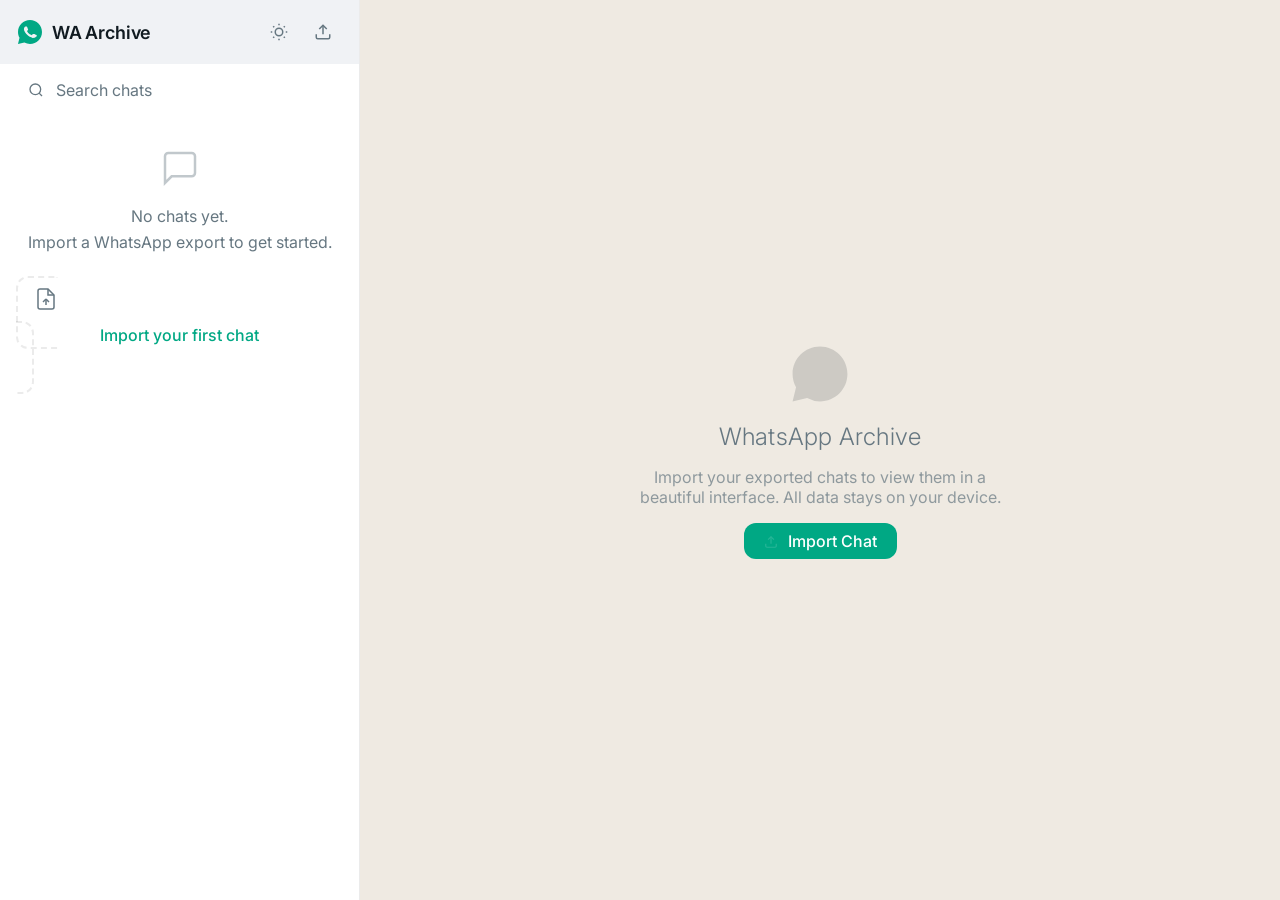
==== index.html @ 348804b8 "Create index.html" ====
<!DOCTYPE html>
<html lang="en" data-theme="dark">
<head>
<meta charset="UTF-8">
<meta name="viewport" content="width=device-width, initial-scale=1.0">
<title>WhatsApp Archive</title>
<link rel="preconnect" href="https://fonts.googleapis.com">
<link rel="preconnect" href="https://fonts.gstatic.com" crossorigin>
<link href="https://fonts.googleapis.com/css2?family=Inter:wght@300..600&display=swap" rel="stylesheet">
<style>
/* ─── Design Tokens ─── */
:root {
  --text-xs:   clamp(0.75rem,  0.7rem  + 0.25vw, 0.875rem);
  --text-sm:   clamp(0.875rem, 0.8rem  + 0.35vw, 1rem);
  --text-base: clamp(1rem,     0.95rem + 0.25vw, 1.125rem);
  --text-lg:   clamp(1.125rem, 1rem    + 0.75vw, 1.5rem);
  --text-xl:   clamp(1.5rem,   1.2rem  + 1.25vw, 2.25rem);
  --space-1: .25rem; --space-2: .5rem;  --space-3: .75rem;
  --space-4: 1rem;   --space-5: 1.25rem;--space-6: 1.5rem;
  --space-8: 2rem;   --space-10: 2.5rem;--space-12: 3rem;
  --radius-sm: .375rem; --radius-md: .5rem;
  --radius-lg: .75rem;  --radius-full: 9999px;
  --transition: 160ms cubic-bezier(0.16,1,0.3,1);
  --font-body: 'Inter', -apple-system, sans-serif;
  /* WhatsApp dark palette */
  --bg:        #0D1117;
  --sidebar-bg:#111B21;
  --header-bg: #202C33;
  --chat-bg:   #0B141A;
  --surface:   #1F2C34;
  --surface-2: #2A3942;
  --border:    rgba(134,150,160,0.15);
  --text:      #E9EDEF;
  --text-muted:#8696A0;
  --sent-bg:   #005C4B;
  --recv-bg:   #1F2C34;
  --green:     #00A884;
  --green-2:   #00CF9D;
  --shadow-md: 0 4px 12px rgba(0,0,0,0.35);
  --shadow-lg: 0 12px 32px rgba(0,0,0,0.5);
  --chat-pattern: url("data:image/svg+xml,%3Csvg xmlns='http://www.w3.org/2000/svg' width='400' height='400'%3E%3Crect width='400' height='400' fill='%230B141A'/%3E%3Cg opacity='.03' fill='%2300CF9D'%3E%3Cpath d='M20 20h8v8h-8zM60 20h8v8h-8zM100 20h8v8h-8zM140 20h8v8h-8zM180 20h8v8h-8zM220 20h8v8h-8zM260 20h8v8h-8zM300 20h8v8h-8zM340 20h8v8h-8zM380 20h8v8h-8zM0 60h8v8H0zM40 60h8v8h-8zM80 60h8v8h-8zM120 60h8v8h-8zM160 60h8v8h-8zM200 60h8v8h-8zM240 60h8v8h-8zM280 60h8v8h-8zM320 60h8v8h-8zM360 60h8v8h-8zM400 60h8v8h-8z'/%3E%3C/g%3E%3C/svg%3E");
}
[data-theme="light"] {
  --bg:        #F0F2F5;
  --sidebar-bg:#FFFFFF;
  --header-bg: #F0F2F5;
  --chat-bg:   #EFEAE2;
  --surface:   #FFFFFF;
  --surface-2: #F5F5F5;
  --border:    rgba(0,0,0,0.08);
  --text:      #111B21;
  --text-muted:#667781;
  --sent-bg:   #D9FDD3;
  --recv-bg:   #FFFFFF;
  --green:     #00A884;
  --green-2:   #128C7E;
  --shadow-md: 0 4px 12px rgba(0,0,0,0.08);
  --shadow-lg: 0 12px 32px rgba(0,0,0,0.12);
  --chat-pattern: url("data:image/svg+xml,%3Csvg xmlns='http://www.w3.org/2000/svg' width='400' height='400'%3E%3Crect width='400' height='400' fill='%23EFEAE2'/%3E%3Cg opacity='.06' fill='%23128C7E'%3E%3Cpath d='M20 20h8v8h-8zM60 20h8v8h-8zM100 20h8v8h-8zM140 20h8v8h-8zM180 20h8v8h-8zM220 20h8v8h-8zM260 20h8v8h-8zM300 20h8v8h-8zM340 20h8v8h-8zM380 20h8v8h-8zM0 60h8v8H0zM40 60h8v8h-8zM80 60h8v8h-8zM120 60h8v8h-8zM160 60h8v8h-8zM200 60h8v8h-8zM240 60h8v8h-8zM280 60h8v8h-8zM320 60h8v8h-8zM360 60h8v8h-8zM400 60h8v8h-8z'/%3E%3C/g%3E%3C/svg%3E");
}

/* ─── Reset & Base ─── */
*,*::before,*::after{box-sizing:border-box;margin:0;padding:0}
html{-webkit-font-smoothing:antialiased;text-rendering:optimizeLegibility}
body{font-family:var(--font-body);font-size:var(--text-base);color:var(--text);background:var(--bg);height:100dvh;overflow:hidden}
button{cursor:pointer;background:none;border:none;font:inherit;color:inherit}
input,textarea{font:inherit;color:inherit}
img{display:block;max-width:100%}
:focus-visible{outline:2px solid var(--green);outline-offset:2px;border-radius:var(--radius-sm)}
a,button,[role="button"]{transition:color var(--transition),background var(--transition),opacity var(--transition)}

/* ─── Layout ─── */
#app{display:grid;grid-template-columns:360px 1fr;height:100dvh;background:var(--bg)}
@media(max-width:768px){#app{grid-template-columns:1fr}.sidebar.hidden-mobile{display:none}.chat-area.hidden-mobile{display:none}}

/* ─── Sidebar ─── */
.sidebar{background:var(--sidebar-bg);display:flex;flex-direction:column;border-right:1px solid var(--border);overflow:hidden}
.sidebar-header{background:var(--header-bg);padding:var(--space-3) var(--space-4);display:flex;align-items:center;gap:var(--space-3);min-height:60px}
.logo-mark{display:flex;align-items:center;gap:var(--space-2);flex:1}
.logo-mark svg{color:var(--green);flex-shrink:0}
.logo-mark span{font-weight:600;font-size:var(--text-base);color:var(--text);letter-spacing:-.01em}
.header-actions{display:flex;gap:var(--space-1)}
.icon-btn{width:40px;height:40px;border-radius:var(--radius-full);display:flex;align-items:center;justify-content:center;color:var(--text-muted)}
.icon-btn:hover{background:var(--border);color:var(--text)}
.icon-btn:active{opacity:.7}
.search-bar{padding:var(--space-2) var(--space-4);background:var(--sidebar-bg)}
.search-wrap{position:relative}
.search-wrap input{width:100%;background:var(--surface);border:none;border-radius:var(--radius-lg);padding:var(--space-2) var(--space-4) var(--space-2) var(--space-10);font-size:var(--text-sm);color:var(--text);outline:none}
.search-wrap input::placeholder{color:var(--text-muted)}
.search-wrap input:focus{box-shadow:0 0 0 2px var(--green)}
.search-icon{position:absolute;left:var(--space-3);top:50%;transform:translateY(-50%);color:var(--text-muted);pointer-events:none}
.chat-list{flex:1;overflow-y:auto;overflow-x:hidden}
.chat-list::-webkit-scrollbar{width:4px}
.chat-list::-webkit-scrollbar-thumb{background:var(--border);border-radius:var(--radius-full)}
.chat-item{display:flex;align-items:center;gap:var(--space-3);padding:var(--space-3) var(--space-4);cursor:pointer;border-bottom:1px solid var(--border);transition:background var(--transition)}
.chat-item:hover{background:var(--surface)}
.chat-item.active{background:var(--surface-2)}
.chat-avatar{width:49px;height:49px;border-radius:var(--radius-full);background:var(--green);display:flex;align-items:center;justify-content:center;flex-shrink:0;font-weight:600;font-size:var(--text-base);color:#fff;overflow:hidden}
.chat-info{flex:1;min-width:0}
.chat-meta{display:flex;justify-content:space-between;align-items:center;margin-bottom:2px}
.chat-name{font-weight:500;font-size:var(--text-sm);color:var(--text);white-space:nowrap;overflow:hidden;text-overflow:ellipsis;max-width:180px}
.chat-time{font-size:var(--text-xs);color:var(--text-muted);flex-shrink:0}
.chat-preview{font-size:var(--text-xs);color:var(--text-muted);white-space:nowrap;overflow:hidden;text-overflow:ellipsis}
.chat-badge{background:var(--green);color:#fff;border-radius:var(--radius-full);font-size:.65rem;font-weight:600;min-width:20px;height:20px;display:flex;align-items:center;justify-content:center;padding:0 var(--space-1);flex-shrink:0}

/* Upload zone */
.upload-zone{margin:var(--space-4);border:2px dashed var(--border);border-radius:var(--radius-lg);padding:var(--space-6) var(--space-4);text-align:center;cursor:pointer;transition:border-color var(--transition),background var(--transition)}
.upload-zone:hover,.upload-zone.drag-over{border-color:var(--green);background:rgba(0,168,132,.06)}
.upload-zone svg{margin:0 auto var(--space-2);color:var(--text-muted)}
.upload-zone p{font-size:var(--text-sm);color:var(--text-muted);line-height:1.5}
.upload-zone span{color:var(--green);font-weight:500}
.upload-zone input[type=file]{display:none}

/* Empty sidebar */
.empty-chat-list{padding:var(--space-8) var(--space-4);text-align:center;color:var(--text-muted)}
.empty-chat-list svg{margin:0 auto var(--space-3);opacity:.4}
.empty-chat-list p{font-size:var(--text-sm);line-height:1.6}

/* ─── Chat Area ─── */
.chat-area{display:flex;flex-direction:column;overflow:hidden}
.chat-placeholder{flex:1;display:flex;flex-direction:column;align-items:center;justify-content:center;background:var(--chat-bg);gap:var(--space-4);padding:var(--space-8)}
.chat-placeholder svg{opacity:.15}
.chat-placeholder h2{font-size:var(--text-lg);font-weight:300;color:var(--text-muted);letter-spacing:.01em}
.chat-placeholder p{font-size:var(--text-sm);color:var(--text-muted);opacity:.7;text-align:center;max-width:40ch}

/* Chat Header */
.chat-header{background:var(--header-bg);padding:var(--space-3) var(--space-4);display:flex;align-items:center;gap:var(--space-3);min-height:60px;border-bottom:1px solid var(--border);flex-shrink:0}
.back-btn{display:none;color:var(--text-muted)}
@media(max-width:768px){.back-btn{display:flex}}
.header-avatar{width:40px;height:40px;border-radius:var(--radius-full);background:var(--green);display:flex;align-items:center;justify-content:center;font-weight:600;font-size:var(--text-sm);color:#fff;flex-shrink:0}
.header-info{flex:1}
.header-name{font-weight:500;font-size:var(--text-sm);color:var(--text)}
.header-sub{font-size:var(--text-xs);color:var(--text-muted)}
.header-actions-right{display:flex;gap:var(--space-1)}

/* Messages */
.messages-area{flex:1;overflow-y:auto;overflow-x:hidden;background:var(--chat-bg);background-image:var(--chat-pattern);padding:var(--space-4) var(--space-4) var(--space-2)}
.messages-area::-webkit-scrollbar{width:5px}
.messages-area::-webkit-scrollbar-thumb{background:rgba(134,150,160,.2);border-radius:var(--radius-full)}

/* Date separator */
.date-sep{display:flex;align-items:center;justify-content:center;margin:var(--space-4) 0;pointer-events:none}
.date-sep span{background:var(--header-bg);color:var(--text-muted);font-size:.7rem;font-weight:500;padding:var(--space-1) var(--space-3);border-radius:var(--radius-full);box-shadow:var(--shadow-md)}

/* System message */
.msg-system{display:flex;justify-content:center;margin:var(--space-2) 0}
.msg-system span{background:rgba(0,168,132,.12);color:var(--text-muted);font-size:.7rem;padding:var(--space-1) var(--space-3);border-radius:var(--radius-full);text-align:center;max-width:80%}

/* Message bubble row */
.msg-row{display:flex;margin-bottom:2px;align-items:flex-end;gap:var(--space-1)}
.msg-row.sent{justify-content:flex-end}
.msg-row.recv{justify-content:flex-start}
.msg-row.first-in-group{margin-top:var(--space-3)}

/* Bubble */
.bubble{max-width:65%;padding:var(--space-2) var(--space-3);border-radius:var(--radius-lg);position:relative;word-break:break-word;line-height:1.5;box-shadow:var(--shadow-md)}
.msg-row.sent  .bubble{background:var(--sent-bg);border-bottom-right-radius:4px}
.msg-row.recv  .bubble{background:var(--recv-bg);border-bottom-left-radius:4px}
.msg-row.sent.first-in-group  .bubble{border-top-right-radius:var(--radius-lg)}
.msg-row.recv.first-in-group  .bubble{border-top-left-radius:var(--radius-lg)}

/* Sender name inside bubble (group chats) */
.bubble .sender-name{font-size:.72rem;font-weight:600;color:var(--green-2);margin-bottom:2px;display:block}

/* Bubble text */
.bubble .msg-text{font-size:.9rem;color:var(--text);white-space:pre-wrap}
[data-theme="light"] .msg-row.sent .bubble .msg-text{color:#111B21}

/* Media omitted */
.media-badge{display:flex;align-items:center;gap:var(--space-2);background:rgba(134,150,160,.12);border-radius:var(--radius-md);padding:var(--space-2) var(--space-3);font-size:.8rem;color:var(--text-muted);font-style:italic}

/* Timestamp */
.bubble .msg-time{display:flex;align-items:center;justify-content:flex-end;gap:var(--space-1);margin-top:2px}
.bubble .msg-time span{font-size:.65rem;color:var(--text-muted)}
[data-theme="light"] .msg-row.sent .bubble .msg-time span{color:rgba(17,27,33,.45)}

/* Search results highlight */
.bubble.highlight{animation:blink .6s ease 2}
@keyframes blink{0%,100%{opacity:1}50%{opacity:.5}}
mark{background:rgba(255,214,0,.35);border-radius:2px;padding:0 1px}

/* Chat search bar */
.chat-search-bar{background:var(--header-bg);padding:var(--space-2) var(--space-4);border-bottom:1px solid var(--border);display:none;align-items:center;gap:var(--space-3)}
.chat-search-bar.visible{display:flex}
.chat-search-bar input{flex:1;background:var(--surface);border:none;border-radius:var(--radius-lg);padding:var(--space-2) var(--space-3);font-size:var(--text-sm);outline:none}
.chat-search-bar input:focus{box-shadow:0 0 0 2px var(--green)}
.search-nav{display:flex;gap:var(--space-1);align-items:center;color:var(--text-muted);font-size:var(--text-xs)}

/* Status bar */
.chat-footer-info{background:var(--header-bg);padding:var(--space-2) var(--space-4);font-size:var(--text-xs);color:var(--text-muted);display:flex;align-items:center;justify-content:space-between;border-top:1px solid var(--border);flex-shrink:0}
.chat-footer-info span{display:flex;align-items:center;gap:var(--space-1)}

/* ─── Modal ─── */
.modal-overlay{position:fixed;inset:0;background:rgba(0,0,0,.7);display:flex;align-items:center;justify-content:center;z-index:100;backdrop-filter:blur(4px);opacity:0;pointer-events:none;transition:opacity var(--transition)}
.modal-overlay.open{opacity:1;pointer-events:all}
.modal{background:var(--sidebar-bg);border-radius:var(--radius-lg);padding:var(--space-8);width:min(460px,92vw);box-shadow:var(--shadow-lg);transform:translateY(20px);transition:transform var(--transition)}
.modal-overlay.open .modal{transform:translateY(0)}
.modal h2{font-size:var(--text-lg);font-weight:600;margin-bottom:var(--space-2);color:var(--text)}
.modal p{font-size:var(--text-sm);color:var(--text-muted);margin-bottom:var(--space-6);line-height:1.6}
.modal label{display:block;font-size:var(--text-xs);font-weight:500;color:var(--text-muted);margin-bottom:var(--space-2);text-transform:uppercase;letter-spacing:.06em}
.modal select,.modal input[type=text]{width:100%;background:var(--surface);border:1px solid var(--border);border-radius:var(--radius-md);padding:var(--space-3) var(--space-3);font-size:var(--text-sm);color:var(--text);outline:none;margin-bottom:var(--space-5)}
.modal select:focus,.modal input[type=text]:focus{border-color:var(--green)}
.modal-actions{display:flex;gap:var(--space-3);justify-content:flex-end}
.btn{padding:var(--space-2) var(--space-5);border-radius:var(--radius-lg);font-size:var(--text-sm);font-weight:500;transition:background var(--transition),opacity var(--transition)}
.btn-ghost{color:var(--text-muted)}
.btn-ghost:hover{background:var(--border)}
.btn-primary{background:var(--green);color:#fff}
.btn-primary:hover{background:var(--green-2)}
.btn-primary:disabled{opacity:.4;pointer-events:none}
.btn-danger{background:#EF4444;color:#fff}
.btn-danger:hover{background:#DC2626}

/* ─── Toast ─── */
.toast-container{position:fixed;bottom:var(--space-6);left:50%;transform:translateX(-50%);z-index:200;display:flex;flex-direction:column;gap:var(--space-2);pointer-events:none}
.toast{background:var(--surface);color:var(--text);font-size:var(--text-sm);padding:var(--space-3) var(--space-5);border-radius:var(--radius-full);box-shadow:var(--shadow-lg);border-left:3px solid var(--green);animation:toastIn .3s ease;max-width:320px;text-align:center}
.toast.error{border-left-color:#EF4444}
@keyframes toastIn{from{opacity:0;transform:translateY(8px)}to{opacity:1;transform:translateY(0)}}

/* ─── Scrollbar ─── */
::-webkit-scrollbar{width:4px}
::-webkit-scrollbar-track{background:transparent}
::-webkit-scrollbar-thumb{background:rgba(134,150,160,.2);border-radius:4px}

/* ─── Loading ─── */
.loading-overlay{position:fixed;inset:0;background:var(--bg);display:flex;align-items:center;justify-content:center;z-index:999;flex-direction:column;gap:var(--space-4)}
.loading-overlay.hidden{display:none}
.spinner{width:36px;height:36px;border:3px solid var(--border);border-top-color:var(--green);border-radius:50%;animation:spin .7s linear infinite}
@keyframes spin{to{transform:rotate(360deg)}}

/* Chip */
.chip{display:inline-flex;align-items:center;gap:var(--space-1);background:rgba(0,168,132,.12);color:var(--green);border-radius:var(--radius-full);font-size:.7rem;font-weight:600;padding:2px var(--space-2)}

/* Context menu */
.ctx-menu{position:fixed;background:var(--surface);border-radius:var(--radius-md);box-shadow:var(--shadow-lg);z-index:50;min-width:160px;overflow:hidden;opacity:0;pointer-events:none;transition:opacity .12s}
.ctx-menu.open{opacity:1;pointer-events:all}
.ctx-menu button{display:flex;align-items:center;gap:var(--space-2);width:100%;padding:var(--space-3) var(--space-4);font-size:var(--text-sm);color:var(--text);text-align:left}
.ctx-menu button:hover{background:var(--border)}
.ctx-menu button.danger{color:#EF4444}
</style>
</head>
<body>

<!-- Loading -->
<div class="loading-overlay hidden" id="loading">
  <div class="spinner"></div>
  <p style="color:var(--text-muted);font-size:var(--text-sm)">Parsing chat…</p>
</div>

<!-- App -->
<div id="app">
  <!-- Sidebar -->
  <aside class="sidebar" id="sidebar">
    <div class="sidebar-header">
      <div class="logo-mark">
        <svg width="28" height="28" viewBox="0 0 28 28" fill="currentColor">
          <path d="M14 2C7.373 2 2 7.373 2 14c0 2.115.553 4.1 1.52 5.83L2 26l6.374-1.493A11.93 11.93 0 0014 26c6.627 0 12-5.373 12-12S20.627 2 14 2zm6.073 16.41c-.254.714-1.485 1.367-2.038 1.452-.524.08-1.185.113-1.912-.122a17.56 17.56 0 01-1.733-.641c-3.05-1.316-5.041-4.377-5.194-4.58-.153-.204-1.25-1.659-1.25-3.167 0-1.507.79-2.248 1.07-2.554.28-.305.611-.382.814-.382.204 0 .407.002.585.01.188.01.44-.07.688.526.254.612.864 2.12.94 2.273.076.153.127.332.026.535-.102.204-.153.331-.306.51-.154.178-.323.398-.46.535-.153.153-.312.319-.134.625.178.306.79 1.302 1.695 2.108 1.165 1.04 2.148 1.36 2.454 1.514.306.153.484.127.663-.077.178-.204.764-.892 1.97-.892.34 0 .688.048.95.153.408.153 1.297.612 1.49.765.193.153.32.23.37.357.05.127.05.713-.205 1.426z"/>
        </svg>
        <span>WA Archive</span>
      </div>
      <div class="header-actions">
        <button class="icon-btn" id="themeToggleBtn" title="Toggle theme" data-theme-toggle>
          <svg width="18" height="18" viewBox="0 0 24 24" fill="none" stroke="currentColor" stroke-width="2"><path d="M21 12.79A9 9 0 1 1 11.21 3 7 7 0 0 0 21 12.79z"/></svg>
        </button>
        <button class="icon-btn" id="uploadBtn" title="Import chat">
          <svg width="18" height="18" viewBox="0 0 24 24" fill="none" stroke="currentColor" stroke-width="2"><path d="M21 15v4a2 2 0 0 1-2 2H5a2 2 0 0 1-2-2v-4"/><polyline points="17 8 12 3 7 8"/><line x1="12" y1="3" x2="12" y2="15"/></svg>
        </button>
      </div>
    </div>

    <div class="search-bar">
      <div class="search-wrap">
        <svg class="search-icon" width="16" height="16" viewBox="0 0 24 24" fill="none" stroke="currentColor" stroke-width="2"><circle cx="11" cy="11" r="8"/><line x1="21" y1="21" x2="16.65" y2="16.65"/></svg>
        <input type="text" placeholder="Search chats" id="sidebarSearch">
      </div>
    </div>

    <div class="chat-list" id="chatList">
      <!-- populated by JS -->
    </div>
  </aside>

  <!-- Chat Area -->
  <main class="chat-area" id="chatArea">
    <div class="chat-placeholder" id="chatPlaceholder">
      <svg width="64" height="64" viewBox="0 0 28 28" fill="var(--text)">
        <path d="M14 2C7.373 2 2 7.373 2 14c0 2.115.553 4.1 1.52 5.83L2 26l6.374-1.493A11.93 11.93 0 0014 26c6.627 0 12-5.373 12-12S20.627 2 14 2z"/>
      </svg>
      <h2>WhatsApp Archive</h2>
      <p>Import your exported chats to view them in a beautiful interface. All data stays on your device.</p>
      <button class="btn btn-primary" id="emptyUploadBtn">
        <svg width="14" height="14" viewBox="0 0 24 24" fill="none" stroke="currentColor" stroke-width="2" style="display:inline;vertical-align:middle;margin-right:6px"><path d="M21 15v4a2 2 0 0 1-2 2H5a2 2 0 0 1-2-2v-4"/><polyline points="17 8 12 3 7 8"/><line x1="12" y1="3" x2="12" y2="15"/></svg>
        Import Chat
      </button>
    </div>

    <div id="chatView" style="display:none;flex-direction:column;height:100%">
      <!-- Chat header -->
      <div class="chat-header">
        <button class="icon-btn back-btn" id="backBtn">
          <svg width="18" height="18" viewBox="0 0 24 24" fill="none" stroke="currentColor" stroke-width="2"><polyline points="15 18 9 12 15 6"/></svg>
        </button>
        <div class="header-avatar" id="headerAvatar"></div>
        <div class="header-info">
          <div class="header-name" id="headerName"></div>
          <div class="header-sub" id="headerSub"></div>
        </div>
        <div class="header-actions-right">
          <button class="icon-btn" id="chatSearchBtn" title="Search in chat">
            <svg width="18" height="18" viewBox="0 0 24 24" fill="none" stroke="currentColor" stroke-width="2"><circle cx="11" cy="11" r="8"/><line x1="21" y1="21" x2="16.65" y2="16.65"/></svg>
          </button>
          <button class="icon-btn" id="chatMenuBtn" title="More options">
            <svg width="18" height="18" viewBox="0 0 24 24" fill="none" stroke="currentColor" stroke-width="2"><circle cx="12" cy="5" r="1"/><circle cx="12" cy="12" r="1"/><circle cx="12" cy="19" r="1"/></svg>
          </button>
        </div>
      </div>

      <!-- In-chat search -->
      <div class="chat-search-bar" id="chatSearchBar">
        <svg width="16" height="16" viewBox="0 0 24 24" fill="none" stroke="currentColor" stroke-width="2" style="color:var(--text-muted);flex-shrink:0"><circle cx="11" cy="11" r="8"/><line x1="21" y1="21" x2="16.65" y2="16.65"/></svg>
        <input type="text" placeholder="Search messages…" id="chatSearchInput">
        <div class="search-nav">
          <span id="searchCount" style="min-width:60px;text-align:center"></span>
          <button class="icon-btn" id="searchPrev" title="Previous">
            <svg width="16" height="16" viewBox="0 0 24 24" fill="none" stroke="currentColor" stroke-width="2"><polyline points="15 18 9 12 15 6"/></svg>
          </button>
          <button class="icon-btn" id="searchNext" title="Next">
            <svg width="16" height="16" viewBox="0 0 24 24" fill="none" stroke="currentColor" stroke-width="2"><polyline points="9 18 15 12 9 6"/></svg>
          </button>
          <button class="icon-btn" id="chatSearchClose" title="Close">
            <svg width="16" height="16" viewBox="0 0 24 24" fill="none" stroke="currentColor" stroke-width="2"><line x1="18" y1="6" x2="6" y2="18"/><line x1="6" y1="6" x2="18" y2="18"/></svg>
          </button>
        </div>
      </div>

      <!-- Messages -->
      <div class="messages-area" id="messagesArea"></div>

      <!-- Footer info bar -->
      <div class="chat-footer-info">
        <span>
          <svg width="12" height="12" viewBox="0 0 24 24" fill="none" stroke="currentColor" stroke-width="2"><rect x="3" y="11" width="18" height="11" rx="2"/><path d="M7 11V7a5 5 0 0 1 10 0v4"/></svg>
          Archive — read only
        </span>
        <span id="footerStats"></span>
      </div>
    </div>
  </main>
</div>

<!-- Context menu -->
<div class="ctx-menu" id="ctxMenu">
  <button id="ctxDelete" class="danger">
    <svg width="14" height="14" viewBox="0 0 24 24" fill="none" stroke="currentColor" stroke-width="2"><polyline points="3 6 5 6 21 6"/><path d="M19 6l-1 14a2 2 0 0 1-2 2H8a2 2 0 0 1-2-2L5 6"/><path d="M10 11v6M14 11v6"/><path d="M9 6V4a1 1 0 0 1 1-1h4a1 1 0 0 1 1 1v2"/></svg>
    Delete chat
  </button>
  <button id="ctxRename">
    <svg width="14" height="14" viewBox="0 0 24 24" fill="none" stroke="currentColor" stroke-width="2"><path d="M11 4H4a2 2 0 0 0-2 2v14a2 2 0 0 0 2 2h14a2 2 0 0 0 2-2v-7"/><path d="M18.5 2.5a2.121 2.121 0 0 1 3 3L12 15l-4 1 1-4z"/></svg>
    Rename
  </button>
</div>

<!-- Import modal -->
<div class="modal-overlay" id="importModal">
  <div class="modal">
    <h2>Import WhatsApp Chat</h2>
    <p>Select the exported .txt file and choose which participant is you. Messages will appear on the right side.</p>
    <label>Chat Name (optional)</label>
    <input type="text" id="importChatName" placeholder="e.g. Arushi, Family Group…">
    <label>Your Name in this chat</label>
    <select id="senderSelect">
      <option value="">— will auto-detect after file selection —</option>
    </select>
    <div class="upload-zone" id="dropZone">
      <input type="file" id="fileInput" accept=".txt">
      <svg width="32" height="32" viewBox="0 0 24 24" fill="none" stroke="currentColor" stroke-width="1.5"><path d="M14 2H6a2 2 0 0 0-2 2v16a2 2 0 0 0 2 2h12a2 2 0 0 0 2-2V8z"/><polyline points="14 2 14 8 20 8"/><line x1="12" y1="18" x2="12" y2="12"/><line x1="9" y1="15" x2="12" y2="12"/><line x1="15" y1="15" x2="12" y2="12"/></svg>
      <p><span>Click to browse</span> or drag & drop<br><small style="font-size:.7rem">WhatsApp export .txt file</small></p>
    </div>
    <div id="filePreview" style="display:none;background:var(--surface);border-radius:var(--radius-md);padding:var(--space-3);margin-bottom:var(--space-5);font-size:var(--text-sm)">
      <strong id="previewName" style="color:var(--text)"></strong>
      <span id="previewMeta" style="color:var(--text-muted)"></span>
    </div>
    <div class="modal-actions">
      <button class="btn btn-ghost" id="importCancel">Cancel</button>
      <button class="btn btn-primary" id="importConfirm" disabled>Import</button>
    </div>
  </div>
</div>

<!-- Rename modal -->
<div class="modal-overlay" id="renameModal">
  <div class="modal" style="padding:var(--space-6)">
    <h2 style="margin-bottom:var(--space-4)">Rename Chat</h2>
    <label>New name</label>
    <input type="text" id="renameInput" placeholder="Chat name">
    <div class="modal-actions">
      <button class="btn btn-ghost" id="renameCancel">Cancel</button>
      <button class="btn btn-primary" id="renameConfirm">Save</button>
    </div>
  </div>
</div>

<!-- Toast container -->
<div class="toast-container" id="toastContainer"></div>

<script>
// ══════════════════════════════════════════════
//  IndexedDB — persist chats locally in browser
// ══════════════════════════════════════════════
const DB_NAME = 'wa_archive_v1';
const DB_VER  = 1;
let idb;

function openDB() {
  return new Promise((res, rej) => {
    const req = indexedDB.open(DB_NAME, DB_VER);
    req.onupgradeneeded = e => {
      const db = e.target.result;
      const cs = db.createObjectStore('chats',    { keyPath:'id', autoIncrement:true });
      cs.createIndex('createdAt','createdAt');
      const ms = db.createObjectStore('messages', { keyPath:'id', autoIncrement:true });
      ms.createIndex('chatId','chatId');
    };
    req.onsuccess = e => { idb = e.target.result; res(idb); };
    req.onerror   = e => rej(e.target.error);
  });
}

function tx(store, mode='readonly') {
  return idb.transaction(store, mode).objectStore(store);
}

function dbGetAll(store, indexName, key) {
  return new Promise((res, rej) => {
    const s = tx(store);
    const req = indexName ? s.index(indexName).getAll(key) : s.getAll();
    req.onsuccess = e => res(e.target.result);
    req.onerror   = e => rej(e.target.error);
  });
}

function dbAdd(store, data) {
  return new Promise((res, rej) => {
    const req = tx(store,'readwrite').add(data);
    req.onsuccess = e => res(e.target.result);
    req.onerror   = e => rej(e.target.error);
  });
}

function dbPut(store, data) {
  return new Promise((res, rej) => {
    const req = tx(store,'readwrite').put(data);
    req.onsuccess = e => res(e.target.result);
    req.onerror   = e => rej(e.target.error);
  });
}

function dbDelete(store, id) {
  return new Promise((res, rej) => {
    const req = tx(store,'readwrite').delete(id);
    req.onsuccess = () => res();
    req.onerror   = e => rej(e.target.error);
  });
}

function dbDeleteByIndex(store, indexName, key) {
  return new Promise((res, rej) => {
    const s = tx(store,'readwrite');
    const idx = s.index(indexName);
    const req = idx.openCursor(IDBKeyRange.only(key));
    req.onsuccess = e => {
      const cursor = e.target.result;
      if (cursor) { cursor.delete(); cursor.continue(); }
      else res();
    };
    req.onerror = e => rej(e.target.error);
  });
}

// ══════════════════════════════════════════════
//  WhatsApp .txt Parser
// ══════════════════════════════════════════════
const MSG_RE = /^(\d{1,2}\/\d{1,2}\/\d{4}),\s(\d{1,2}:\d{2}\s[ap]m)\s-\s([\s\S]+?)(?::\s([\s\S]*))?$/i;

function parseDateTime(date, time) {
  // date: DD/MM/YYYY, time: H:MM am/pm
  const [d,m,y] = date.split('/');
  let [hm, ampm] = time.split(' ');
  let [h, min] = hm.split(':').map(Number);
  if (ampm.toLowerCase() === 'pm' && h !== 12) h += 12;
  if (ampm.toLowerCase() === 'am' && h === 12) h = 0;
  return new Date(+y, +m-1, +d, h, min).getTime();
}

function parseChat(text) {
  const lines = text.split(/\r?\n/);
  const msgs = [];
  let cur = null;

  for (const raw of lines) {
    const line = raw.trim();
    if (!line) continue;
    const m = line.match(MSG_RE);
    if (m) {
      if (cur) msgs.push(cur);
      const [, date, time, senderOrSystem, content] = m;
      const isSystem = content === undefined;
      cur = {
        timestamp: parseDateTime(date, time),
        dateStr: date,
        timeStr: time,
        sender: isSystem ? null : senderOrSystem.trim(),
        content: isSystem ? senderOrSystem.trim() : content.trim(),
        isSystem,
        isMedia: !isSystem && content && content.trim() === '<Media omitted>'
      };
    } else if (cur) {
      cur.content += '\n' + line;
    }
  }
  if (cur) msgs.push(cur);
  return msgs;
}

function extractParticipants(msgs) {
  const counts = {};
  msgs.forEach(m => {
    if (!m.isSystem && m.sender) {
      counts[m.sender] = (counts[m.sender] || 0) + 1;
    }
  });
  return Object.entries(counts).sort((a,b)=>b[1]-a[1]).map(e=>e[0]);
}

// ══════════════════════════════════════════════
//  UI State
// ══════════════════════════════════════════════
let allChats       = [];
let currentChatId  = null;
let currentMsgs    = [];
let myName         = '';
let searchResults  = [];
let searchIdx      = 0;
let pendingFile    = null;
let pendingParsed  = null;
let ctxTargetId    = null;

// ══════════════════════════════════════════════
//  Helpers
// ══════════════════════════════════════════════
function toast(msg, type='') {
  const el = document.createElement('div');
  el.className = 'toast' + (type ? ' '+type : '');
  el.textContent = msg;
  const c = document.getElementById('toastContainer');
  c.appendChild(el);
  setTimeout(() => el.remove(), 3200);
}

function avatarInitials(name) {
  if (!name) return '?';
  const parts = name.trim().split(' ');
  return parts.length > 1
    ? (parts[0][0] + parts[parts.length-1][0]).toUpperCase()
    : name[0].toUpperCase();
}

const AVATAR_COLORS = ['#00A884','#128C7E','#075E54','#25D366','#0078D4','#6264A4','#A0522D','#CD5C5C','#4682B4'];
function avatarColor(name) {
  let h = 0; for (const c of (name||'')) h = (h*31 + c.charCodeAt(0)) & 0xFFFFFFFF;
  return AVATAR_COLORS[Math.abs(h) % AVATAR_COLORS.length];
}

function fmtDate(ts) {
  const d = new Date(ts);
  const today = new Date(); const yesterday = new Date(today); yesterday.setDate(today.getDate()-1);
  if (d.toDateString() === today.toDateString())     return 'Today';
  if (d.toDateString() === yesterday.toDateString()) return 'Yesterday';
  return d.toLocaleDateString('en-IN',{day:'2-digit',month:'short',year:'numeric'});
}

function fmtTime(ts) {
  return new Date(ts).toLocaleTimeString('en-IN',{hour:'2-digit',minute:'2-digit',hour12:true});
}

function fmtTimeShort(ts) {
  const d = new Date(ts);
  const today = new Date();
  if (d.toDateString() === today.toDateString())
    return d.toLocaleTimeString('en-IN',{hour:'2-digit',minute:'2-digit',hour12:true});
  return d.toLocaleDateString('en-IN',{day:'2-digit',month:'short'});
}

function escHtml(s) {
  return s.replace(/&/g,'&amp;').replace(/</g,'&lt;').replace(/>/g,'&gt;').replace(/"/g,'&quot;');
}

// ══════════════════════════════════════════════
//  Render sidebar chat list
// ══════════════════════════════════════════════
function renderChatList(filter='') {
  const list = document.getElementById('chatList');
  const fl = filter.toLowerCase();
  const filtered = allChats.filter(c => c.name.toLowerCase().includes(fl));

  if (!allChats.length) {
    list.innerHTML = `
      <div class="empty-chat-list">
        <svg width="40" height="40" viewBox="0 0 24 24" fill="none" stroke="currentColor" stroke-width="1.5"><path d="M21 15a2 2 0 0 1-2 2H7l-4 4V5a2 2 0 0 1 2-2h14a2 2 0 0 1 2 2z"/></svg>
        <p>No chats yet.<br>Import a WhatsApp export to get started.</p>
      </div>
      <div style="padding:0 var(--space-4) var(--space-4)">
        <label class="upload-zone" id="sidebarDropZone" for="sidebarFileInput" style="margin:0">
          <input type="file" id="sidebarFileInput" accept=".txt" style="display:none">
          <svg width="24" height="24" viewBox="0 0 24 24" fill="none" stroke="currentColor" stroke-width="1.5"><path d="M14 2H6a2 2 0 0 0-2 2v16a2 2 0 0 0 2 2h12a2 2 0 0 0 2-2V8z"/><polyline points="14 2 14 8 20 8"/><line x1="12" y1="18" x2="12" y2="12"/><line x1="9" y1="15" x2="12" y2="12"/><line x1="15" y1="15" x2="12" y2="12"/></svg>
          <p><span>Import your first chat</span></p>
        </label>
      </div>`;
    const sf = document.getElementById('sidebarFileInput');
    if (sf) sf.addEventListener('change', e => { if (e.target.files[0]) openImportModal(e.target.files[0]); });
    return;
  }

  if (!filtered.length) {
    list.innerHTML = `<div class="empty-chat-list"><p>No chats match "<em>${escHtml(filter)}</em>"</p></div>`;
    return;
  }

  list.innerHTML = filtered.map(c => {
    const active = c.id === currentChatId ? ' active' : '';
    const init   = avatarInitials(c.name);
    const color  = avatarColor(c.name);
    const prev   = escHtml((c.lastMessage || '').substring(0,60));
    return `<div class="chat-item${active}" data-id="${c.id}" data-name="${escHtml(c.name)}">
      <div class="chat-avatar" style="background:${color}">${init}</div>
      <div class="chat-info">
        <div class="chat-meta">
          <span class="chat-name">${escHtml(c.name)}</span>
          <span class="chat-time">${fmtTimeShort(c.lastDate||c.createdAt)}</span>
        </div>
        <div class="chat-preview">${prev}</div>
      </div>
      <div class="chat-badge">${c.messageCount||''}</div>
    </div>`;
  }).join('');

  list.querySelectorAll('.chat-item').forEach(el => {
    el.addEventListener('click', () => loadChat(+el.dataset.id));
    el.addEventListener('contextmenu', e => {
      e.preventDefault();
      ctxTargetId = +el.dataset.id;
      showCtxMenu(e.clientX, e.clientY);
    });
  });
}

// ══════════════════════════════════════════════
//  Load & render chat messages
// ══════════════════════════════════════════════
async function loadChat(chatId) {
  currentChatId = chatId;
  const chat = allChats.find(c => c.id === chatId);
  if (!chat) return;
  myName = chat.myName || '';

  const msgs = await dbGetAll('messages','chatId', chatId);
  msgs.sort((a,b) => a.timestamp - b.timestamp);
  currentMsgs = msgs;

  // Update header
  const color = avatarColor(chat.name);
  document.getElementById('headerAvatar').style.background = color;
  document.getElementById('headerAvatar').textContent = avatarInitials(chat.name);
  document.getElementById('headerName').textContent = chat.name;
  document.getElementById('headerSub').textContent =
    `${chat.participants?.join(', ')||''} · ${msgs.length.toLocaleString()} messages`;
  document.getElementById('footerStats').textContent =
    `${msgs.length.toLocaleString()} msgs · ${chat.participants?.length||0} participants`;

  renderMessages(msgs);
  document.getElementById('chatPlaceholder').style.display = 'none';
  document.getElementById('chatView').style.display = 'flex';
  document.getElementById('chatView').style.height = '100%';

  // Highlight active in sidebar
  renderChatList(document.getElementById('sidebarSearch').value);

  // Mobile: hide sidebar
  if (window.innerWidth <= 768) {
    document.getElementById('sidebar').classList.add('hidden-mobile');
  }

  // Scroll to bottom
  setTimeout(() => {
    const area = document.getElementById('messagesArea');
    area.scrollTop = area.scrollHeight;
  }, 50);
}

// ══════════════════════════════════════════════
//  Render messages
// ══════════════════════════════════════════════
function renderMessages(msgs, highlightQuery='') {
  const area = document.getElementById('messagesArea');
  let html = '';
  let lastDate = '';
  let lastSender = '';
  const q = highlightQuery.toLowerCase();

  msgs.forEach((msg, i) => {
    const dateLabel = fmtDate(msg.timestamp);
    if (dateLabel !== lastDate) {
      html += `<div class="date-sep"><span>${escHtml(dateLabel)}</span></div>`;
      lastDate = dateLabel;
      lastSender = '';
    }

    if (msg.isSystem) {
      html += `<div class="msg-system"><span>${escHtml(msg.content)}</span></div>`;
      lastSender = '';
      return;
    }

    const isSent  = msg.sender === myName;
    const side    = isSent ? 'sent' : 'recv';
    const isFirst = msg.sender !== lastSender;
    lastSender = msg.sender;

    let contentHtml = '';
    if (msg.isMedia) {
      contentHtml = `<div class="media-badge">
        <svg width="16" height="16" viewBox="0 0 24 24" fill="none" stroke="currentColor" stroke-width="2"><rect x="3" y="3" width="18" height="18" rx="2"/><circle cx="8.5" cy="8.5" r="1.5"/><polyline points="21 15 16 10 5 21"/></svg>
        Media omitted</div>`;
    } else {
      let txt = escHtml(msg.content);
      if (q && txt.toLowerCase().includes(q)) {
        const re = new RegExp(`(${q.replace(/[.*+?^${}()|[\]\\]/g,'\\$&')})`, 'gi');
        txt = txt.replace(re, '<mark>$1</mark>');
      }
      contentHtml = `<span class="msg-text">${txt}</span>`;
    }

    const senderLabel = (!isSent && isFirst)
      ? `<span class="sender-name">${escHtml(msg.sender||'')}</span>` : '';

    html += `<div class="msg-row ${side}${isFirst?' first-in-group':''}" data-idx="${i}">
      <div class="bubble" data-idx="${i}">
        ${senderLabel}
        ${contentHtml}
        <div class="msg-time"><span>${fmtTime(msg.timestamp)}</span></div>
      </div>
    </div>`;
  });

  area.innerHTML = html || `<div style="text-align:center;padding:var(--space-8);color:var(--text-muted);font-size:var(--text-sm)">No messages</div>`;
}

// ══════════════════════════════════════════════
//  In-chat search
// ══════════════════════════════════════════════
function doSearch(q) {
  if (!q.trim()) { clearSearch(); return; }
  const ql = q.toLowerCase();
  searchResults = currentMsgs
    .map((m,i) => ({ i, match: !m.isSystem && m.content && m.content.toLowerCase().includes(ql) }))
    .filter(x => x.match).map(x => x.i);
  searchIdx = searchResults.length - 1;
  renderMessages(currentMsgs, q);
  updateSearchNav();
  if (searchResults.length) scrollToResult();
}

function clearSearch() {
  searchResults = []; searchIdx = 0;
  renderMessages(currentMsgs);
  document.getElementById('searchCount').textContent = '';
}

function updateSearchNav() {
  const c = document.getElementById('searchCount');
  if (!searchResults.length) { c.textContent = 'No results'; return; }
  c.textContent = `${searchIdx+1} / ${searchResults.length}`;
}

function scrollToResult() {
  if (!searchResults.length) return;
  const idx = searchResults[searchIdx];
  const el = document.querySelector(`.bubble[data-idx="${idx}"]`);
  if (el) {
    el.scrollIntoView({ behavior:'smooth', block:'center' });
    el.classList.add('highlight');
    setTimeout(() => el.classList.remove('highlight'), 1200);
  }
}

// ══════════════════════════════════════════════
//  Import flow
// ══════════════════════════════════════════════
function openImportModal(file) {
  pendingFile = file;
  pendingParsed = null;
  document.getElementById('senderSelect').innerHTML = '<option value="">Parsing…</option>';
  document.getElementById('importConfirm').disabled = true;
  document.getElementById('filePreview').style.display = 'none';
  document.getElementById('importChatName').value = '';
  openModal('importModal');

  const reader = new FileReader();
  reader.onload = e => {
    const text = e.target.result;
    pendingParsed = parseChat(text);
    const participants = extractParticipants(pendingParsed);
    const sel = document.getElementById('senderSelect');
    sel.innerHTML = '<option value="">— Select your name —</option>' +
      participants.map(p => `<option value="${escHtml(p)}">${escHtml(p)}</option>`).join('');
    document.getElementById('importChatName').value = file.name.replace(/\.txt$/i,'').replace(/_/g,' ');
    document.getElementById('previewName').textContent = file.name + '  ';
    document.getElementById('previewMeta').textContent =
      `${pendingParsed.length.toLocaleString()} messages · ${participants.length} participants`;
    document.getElementById('filePreview').style.display = 'block';
    checkImportReady();
  };
  reader.readAsText(file, 'utf-8');
}

function checkImportReady() {
  const ready = pendingParsed && document.getElementById('senderSelect').value;
  document.getElementById('importConfirm').disabled = !ready;
}

async function confirmImport() {
  if (!pendingParsed) return;
  const name = document.getElementById('importChatName').value.trim() || 'Unnamed Chat';
  const myN  = document.getElementById('senderSelect').value;
  const participants = extractParticipants(pendingParsed);

  closeModal('importModal');
  document.getElementById('loading').classList.remove('hidden');

  const lastMsg = [...pendingParsed].reverse().find(m => !m.isSystem);
  const chatData = {
    name, myName: myN, participants,
    messageCount: pendingParsed.filter(m=>!m.isSystem).length,
    lastMessage: lastMsg ? (lastMsg.isMedia ? '📷 Media' : lastMsg.content.substring(0,80)) : '',
    lastDate: lastMsg ? lastMsg.timestamp : Date.now(),
    createdAt: Date.now()
  };

  const chatId = await dbAdd('chats', chatData);
  chatData.id  = chatId;

  // Batch-insert messages in chunks
  const CHUNK = 500;
  for (let i = 0; i < pendingParsed.length; i += CHUNK) {
    const chunk = pendingParsed.slice(i, i+CHUNK);
    await Promise.all(chunk.map(m => dbAdd('messages', { ...m, chatId })));
  }

  allChats.unshift(chatData);
  renderChatList();
  document.getElementById('loading').classList.add('hidden');
  toast(`Imported "${name}" · ${chatData.messageCount.toLocaleString()} messages`);
  loadChat(chatId);
  pendingFile = null; pendingParsed = null;
}

// ══════════════════════════════════════════════
//  Modal helpers
// ══════════════════════════════════════════════
function openModal(id)  { document.getElementById(id).classList.add('open'); }
function closeModal(id) { document.getElementById(id).classList.remove('open'); }

// ══════════════════════════════════════════════
//  Context menu
// ══════════════════════════════════════════════
function showCtxMenu(x, y) {
  const m = document.getElementById('ctxMenu');
  m.style.left = x + 'px';
  m.style.top  = Math.min(y, window.innerHeight - 100) + 'px';
  m.classList.add('open');
}
function hideCtxMenu() { document.getElementById('ctxMenu').classList.remove('open'); }

async function deleteChat(chatId) {
  await dbDelete('chats', chatId);
  await dbDeleteByIndex('messages','chatId', chatId);
  allChats = allChats.filter(c => c.id !== chatId);
  if (currentChatId === chatId) {
    currentChatId = null; currentMsgs = [];
    document.getElementById('chatView').style.display = 'none';
    document.getElementById('chatPlaceholder').style.display = '';
  }
  renderChatList();
  toast('Chat deleted');
}

// ══════════════════════════════════════════════
//  Theme toggle
// ══════════════════════════════════════════════
let darkMode = window.matchMedia('(prefers-color-scheme: dark)').matches;
function applyTheme() {
  document.documentElement.setAttribute('data-theme', darkMode ? 'dark' : 'light');
  const btn = document.getElementById('themeToggleBtn');
  btn.innerHTML = darkMode
    ? '<svg width="18" height="18" viewBox="0 0 24 24" fill="none" stroke="currentColor" stroke-width="2"><path d="M21 12.79A9 9 0 1 1 11.21 3 7 7 0 0 0 21 12.79z"/></svg>'
    : '<svg width="18" height="18" viewBox="0 0 24 24" fill="none" stroke="currentColor" stroke-width="2"><circle cx="12" cy="12" r="5"/><path d="M12 1v2M12 21v2M4.22 4.22l1.42 1.42M18.36 18.36l1.42 1.42M1 12h2M21 12h2M4.22 19.78l1.42-1.42M18.36 5.64l1.42-1.42"/></svg>';
}
applyTheme();

// ══════════════════════════════════════════════
//  Event listeners
// ══════════════════════════════════════════════
document.getElementById('themeToggleBtn').addEventListener('click', () => { darkMode = !darkMode; applyTheme(); });

// Upload button
function triggerUpload() {
  document.getElementById('fileInput').click();
}
document.getElementById('uploadBtn').addEventListener('click', () => { triggerUpload(); openModal('importModal'); });
document.getElementById('emptyUploadBtn').addEventListener('click', () => { triggerUpload(); openModal('importModal'); });
document.getElementById('fileInput').addEventListener('change', e => {
  if (e.target.files[0]) openImportModal(e.target.files[0]);
});

// Drag & drop
const dropZone = document.getElementById('dropZone');
dropZone.addEventListener('click', () => document.getElementById('fileInput').click());
dropZone.addEventListener('dragover', e => { e.preventDefault(); dropZone.classList.add('drag-over'); });
dropZone.addEventListener('dragleave', () => dropZone.classList.remove('drag-over'));
dropZone.addEventListener('drop', e => {
  e.preventDefault(); dropZone.classList.remove('drag-over');
  const f = e.dataTransfer.files[0];
  if (f && f.name.endsWith('.txt')) openImportModal(f);
  else toast('Please drop a .txt file', 'error');
});

// Also support drag-drop on the whole app
document.addEventListener('dragover', e => e.preventDefault());
document.addEventListener('drop', e => {
  e.preventDefault();
  const f = e.dataTransfer.files[0];
  if (f && f.name.endsWith('.txt')) { openModal('importModal'); openImportModal(f); }
});

document.getElementById('senderSelect').addEventListener('change', checkImportReady);
document.getElementById('importChatName').addEventListener('input', checkImportReady);
document.getElementById('importConfirm').addEventListener('click', confirmImport);
document.getElementById('importCancel').addEventListener('click', () => closeModal('importModal'));
document.querySelectorAll('.modal-overlay').forEach(o =>
  o.addEventListener('click', e => { if (e.target === o) o.classList.remove('open'); })
);

// Sidebar search
document.getElementById('sidebarSearch').addEventListener('input', e => renderChatList(e.target.value));

// In-chat search
document.getElementById('chatSearchBtn').addEventListener('click', () => {
  const bar = document.getElementById('chatSearchBar');
  bar.classList.toggle('visible');
  if (bar.classList.contains('visible')) document.getElementById('chatSearchInput').focus();
  else clearSearch();
});
document.getElementById('chatSearchClose').addEventListener('click', () => {
  document.getElementById('chatSearchBar').classList.remove('visible');
  document.getElementById('chatSearchInput').value = '';
  clearSearch();
});
document.getElementById('chatSearchInput').addEventListener('input', e => doSearch(e.target.value));
document.getElementById('chatSearchInput').addEventListener('keydown', e => {
  if (e.key === 'Enter') { searchIdx = (searchIdx+1) % (searchResults.length||1); updateSearchNav(); scrollToResult(); }
});
document.getElementById('searchNext').addEventListener('click', () => {
  if (!searchResults.length) return;
  searchIdx = (searchIdx+1) % searchResults.length; updateSearchNav(); scrollToResult();
});
document.getElementById('searchPrev').addEventListener('click', () => {
  if (!searchResults.length) return;
  searchIdx = (searchIdx-1+searchResults.length) % searchResults.length; updateSearchNav(); scrollToResult();
});

// Back button (mobile)
document.getElementById('backBtn').addEventListener('click', () => {
  document.getElementById('sidebar').classList.remove('hidden-mobile');
  document.getElementById('chatArea').classList.add('hidden-mobile');
  currentChatId = null;
  document.getElementById('chatView').style.display = 'none';
  document.getElementById('chatPlaceholder').style.display = '';
  renderChatList();
});

// Context menu
document.getElementById('ctxDelete').addEventListener('click', () => {
  if (ctxTargetId) deleteChat(ctxTargetId);
  hideCtxMenu();
});
document.getElementById('ctxRename').addEventListener('click', () => {
  const chat = allChats.find(c => c.id === ctxTargetId);
  if (chat) { document.getElementById('renameInput').value = chat.name; openModal('renameModal'); }
  hideCtxMenu();
});
document.getElementById('renameCancel').addEventListener('click', () => closeModal('renameModal'));
document.getElementById('renameConfirm').addEventListener('click', async () => {
  const n = document.getElementById('renameInput').value.trim();
  if (!n || !ctxTargetId) { closeModal('renameModal'); return; }
  const chat = allChats.find(c => c.id === ctxTargetId);
  if (chat) { chat.name = n; await dbPut('chats', chat); renderChatList(); if (currentChatId===ctxTargetId) { document.getElementById('headerName').textContent=n; } }
  closeModal('renameModal'); toast('Renamed');
});

document.getElementById('chatMenuBtn').addEventListener('click', e => {
  if (currentChatId) { ctxTargetId = currentChatId; showCtxMenu(e.clientX, e.clientY); }
});
document.addEventListener('click', e => {
  if (!e.target.closest('#ctxMenu')) hideCtxMenu();
});
document.addEventListener('keydown', e => {
  if (e.key === 'Escape') { hideCtxMenu(); closeModal('importModal'); closeModal('renameModal'); }
});

// ══════════════════════════════════════════════
//  Boot
// ══════════════════════════════════════════════
(async () => {
  try {
    await openDB();
    allChats = await dbGetAll('chats');
    allChats.sort((a,b) => (b.lastDate||b.createdAt) - (a.lastDate||a.createdAt));
    renderChatList();
  } catch(err) {
    console.error('DB init error:', err);
    toast('Storage unavailable — chats won\'t persist', 'error');
  }
})();
</script>
</body>
</html>
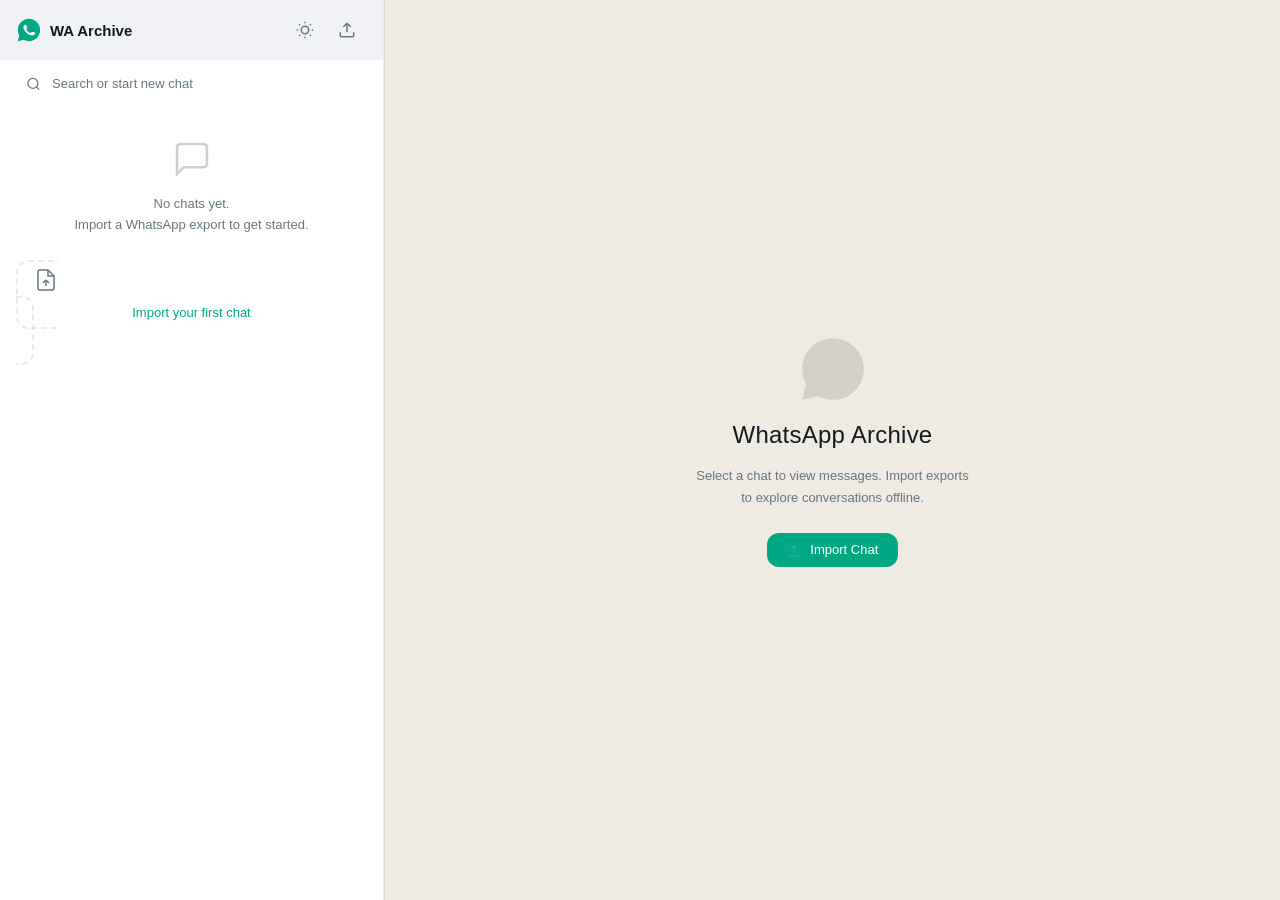
==== commit 8cfb0c38: "feat: WhatsApp-accurate UI — narrow chat canvas, proper header, ticks, emoji sizing, reply quotes, m" ====
--- a/index.html
+++ b/index.html
@@ -2,263 +2,41 @@
 <html lang="en" data-theme="dark">
 <head>
 <meta charset="UTF-8">
-<meta name="viewport" content="width=device-width, initial-scale=1.0">
+<meta name="viewport" content="width=device-width, initial-scale=1.0, maximum-scale=1.0">
 <title>WhatsApp Archive</title>
 <link rel="preconnect" href="https://fonts.googleapis.com">
 <link rel="preconnect" href="https://fonts.gstatic.com" crossorigin>
 <link href="https://fonts.googleapis.com/css2?family=Inter:wght@300..600&display=swap" rel="stylesheet">
-<style>
-/* ─── Design Tokens ─── */
-:root {
-  --text-xs:   clamp(0.75rem,  0.7rem  + 0.25vw, 0.875rem);
-  --text-sm:   clamp(0.875rem, 0.8rem  + 0.35vw, 1rem);
-  --text-base: clamp(1rem,     0.95rem + 0.25vw, 1.125rem);
-  --text-lg:   clamp(1.125rem, 1rem    + 0.75vw, 1.5rem);
-  --text-xl:   clamp(1.5rem,   1.2rem  + 1.25vw, 2.25rem);
-  --space-1: .25rem; --space-2: .5rem;  --space-3: .75rem;
-  --space-4: 1rem;   --space-5: 1.25rem;--space-6: 1.5rem;
-  --space-8: 2rem;   --space-10: 2.5rem;--space-12: 3rem;
-  --radius-sm: .375rem; --radius-md: .5rem;
-  --radius-lg: .75rem;  --radius-full: 9999px;
-  --transition: 160ms cubic-bezier(0.16,1,0.3,1);
-  --font-body: 'Inter', -apple-system, sans-serif;
-  /* WhatsApp dark palette */
-  --bg:        #0D1117;
-  --sidebar-bg:#111B21;
-  --header-bg: #202C33;
-  --chat-bg:   #0B141A;
-  --surface:   #1F2C34;
-  --surface-2: #2A3942;
-  --border:    rgba(134,150,160,0.15);
-  --text:      #E9EDEF;
-  --text-muted:#8696A0;
-  --sent-bg:   #005C4B;
-  --recv-bg:   #1F2C34;
-  --green:     #00A884;
-  --green-2:   #00CF9D;
-  --shadow-md: 0 4px 12px rgba(0,0,0,0.35);
-  --shadow-lg: 0 12px 32px rgba(0,0,0,0.5);
-  --chat-pattern: url("data:image/svg+xml,%3Csvg xmlns='http://www.w3.org/2000/svg' width='400' height='400'%3E%3Crect width='400' height='400' fill='%230B141A'/%3E%3Cg opacity='.03' fill='%2300CF9D'%3E%3Cpath d='M20 20h8v8h-8zM60 20h8v8h-8zM100 20h8v8h-8zM140 20h8v8h-8zM180 20h8v8h-8zM220 20h8v8h-8zM260 20h8v8h-8zM300 20h8v8h-8zM340 20h8v8h-8zM380 20h8v8h-8zM0 60h8v8H0zM40 60h8v8h-8zM80 60h8v8h-8zM120 60h8v8h-8zM160 60h8v8h-8zM200 60h8v8h-8zM240 60h8v8h-8zM280 60h8v8h-8zM320 60h8v8h-8zM360 60h8v8h-8zM400 60h8v8h-8z'/%3E%3C/g%3E%3C/svg%3E");
-}
-[data-theme="light"] {
-  --bg:        #F0F2F5;
-  --sidebar-bg:#FFFFFF;
-  --header-bg: #F0F2F5;
-  --chat-bg:   #EFEAE2;
-  --surface:   #FFFFFF;
-  --surface-2: #F5F5F5;
-  --border:    rgba(0,0,0,0.08);
-  --text:      #111B21;
-  --text-muted:#667781;
-  --sent-bg:   #D9FDD3;
-  --recv-bg:   #FFFFFF;
-  --green:     #00A884;
-  --green-2:   #128C7E;
-  --shadow-md: 0 4px 12px rgba(0,0,0,0.08);
-  --shadow-lg: 0 12px 32px rgba(0,0,0,0.12);
-  --chat-pattern: url("data:image/svg+xml,%3Csvg xmlns='http://www.w3.org/2000/svg' width='400' height='400'%3E%3Crect width='400' height='400' fill='%23EFEAE2'/%3E%3Cg opacity='.06' fill='%23128C7E'%3E%3Cpath d='M20 20h8v8h-8zM60 20h8v8h-8zM100 20h8v8h-8zM140 20h8v8h-8zM180 20h8v8h-8zM220 20h8v8h-8zM260 20h8v8h-8zM300 20h8v8h-8zM340 20h8v8h-8zM380 20h8v8h-8zM0 60h8v8H0zM40 60h8v8h-8zM80 60h8v8h-8zM120 60h8v8h-8zM160 60h8v8h-8zM200 60h8v8h-8zM240 60h8v8h-8zM280 60h8v8h-8zM320 60h8v8h-8zM360 60h8v8h-8zM400 60h8v8h-8z'/%3E%3C/g%3E%3C/svg%3E");
-}
-
-/* ─── Reset & Base ─── */
-*,*::before,*::after{box-sizing:border-box;margin:0;padding:0}
-html{-webkit-font-smoothing:antialiased;text-rendering:optimizeLegibility}
-body{font-family:var(--font-body);font-size:var(--text-base);color:var(--text);background:var(--bg);height:100dvh;overflow:hidden}
-button{cursor:pointer;background:none;border:none;font:inherit;color:inherit}
-input,textarea{font:inherit;color:inherit}
-img{display:block;max-width:100%}
-:focus-visible{outline:2px solid var(--green);outline-offset:2px;border-radius:var(--radius-sm)}
-a,button,[role="button"]{transition:color var(--transition),background var(--transition),opacity var(--transition)}
-
-/* ─── Layout ─── */
-#app{display:grid;grid-template-columns:360px 1fr;height:100dvh;background:var(--bg)}
-@media(max-width:768px){#app{grid-template-columns:1fr}.sidebar.hidden-mobile{display:none}.chat-area.hidden-mobile{display:none}}
-
-/* ─── Sidebar ─── */
-.sidebar{background:var(--sidebar-bg);display:flex;flex-direction:column;border-right:1px solid var(--border);overflow:hidden}
-.sidebar-header{background:var(--header-bg);padding:var(--space-3) var(--space-4);display:flex;align-items:center;gap:var(--space-3);min-height:60px}
-.logo-mark{display:flex;align-items:center;gap:var(--space-2);flex:1}
-.logo-mark svg{color:var(--green);flex-shrink:0}
-.logo-mark span{font-weight:600;font-size:var(--text-base);color:var(--text);letter-spacing:-.01em}
-.header-actions{display:flex;gap:var(--space-1)}
-.icon-btn{width:40px;height:40px;border-radius:var(--radius-full);display:flex;align-items:center;justify-content:center;color:var(--text-muted)}
-.icon-btn:hover{background:var(--border);color:var(--text)}
-.icon-btn:active{opacity:.7}
-.search-bar{padding:var(--space-2) var(--space-4);background:var(--sidebar-bg)}
-.search-wrap{position:relative}
-.search-wrap input{width:100%;background:var(--surface);border:none;border-radius:var(--radius-lg);padding:var(--space-2) var(--space-4) var(--space-2) var(--space-10);font-size:var(--text-sm);color:var(--text);outline:none}
-.search-wrap input::placeholder{color:var(--text-muted)}
-.search-wrap input:focus{box-shadow:0 0 0 2px var(--green)}
-.search-icon{position:absolute;left:var(--space-3);top:50%;transform:translateY(-50%);color:var(--text-muted);pointer-events:none}
-.chat-list{flex:1;overflow-y:auto;overflow-x:hidden}
-.chat-list::-webkit-scrollbar{width:4px}
-.chat-list::-webkit-scrollbar-thumb{background:var(--border);border-radius:var(--radius-full)}
-.chat-item{display:flex;align-items:center;gap:var(--space-3);padding:var(--space-3) var(--space-4);cursor:pointer;border-bottom:1px solid var(--border);transition:background var(--transition)}
-.chat-item:hover{background:var(--surface)}
-.chat-item.active{background:var(--surface-2)}
-.chat-avatar{width:49px;height:49px;border-radius:var(--radius-full);background:var(--green);display:flex;align-items:center;justify-content:center;flex-shrink:0;font-weight:600;font-size:var(--text-base);color:#fff;overflow:hidden}
-.chat-info{flex:1;min-width:0}
-.chat-meta{display:flex;justify-content:space-between;align-items:center;margin-bottom:2px}
-.chat-name{font-weight:500;font-size:var(--text-sm);color:var(--text);white-space:nowrap;overflow:hidden;text-overflow:ellipsis;max-width:180px}
-.chat-time{font-size:var(--text-xs);color:var(--text-muted);flex-shrink:0}
-.chat-preview{font-size:var(--text-xs);color:var(--text-muted);white-space:nowrap;overflow:hidden;text-overflow:ellipsis}
-.chat-badge{background:var(--green);color:#fff;border-radius:var(--radius-full);font-size:.65rem;font-weight:600;min-width:20px;height:20px;display:flex;align-items:center;justify-content:center;padding:0 var(--space-1);flex-shrink:0}
-
-/* Upload zone */
-.upload-zone{margin:var(--space-4);border:2px dashed var(--border);border-radius:var(--radius-lg);padding:var(--space-6) var(--space-4);text-align:center;cursor:pointer;transition:border-color var(--transition),background var(--transition)}
-.upload-zone:hover,.upload-zone.drag-over{border-color:var(--green);background:rgba(0,168,132,.06)}
-.upload-zone svg{margin:0 auto var(--space-2);color:var(--text-muted)}
-.upload-zone p{font-size:var(--text-sm);color:var(--text-muted);line-height:1.5}
-.upload-zone span{color:var(--green);font-weight:500}
-.upload-zone input[type=file]{display:none}
-
-/* Empty sidebar */
-.empty-chat-list{padding:var(--space-8) var(--space-4);text-align:center;color:var(--text-muted)}
-.empty-chat-list svg{margin:0 auto var(--space-3);opacity:.4}
-.empty-chat-list p{font-size:var(--text-sm);line-height:1.6}
-
-/* ─── Chat Area ─── */
-.chat-area{display:flex;flex-direction:column;overflow:hidden}
-.chat-placeholder{flex:1;display:flex;flex-direction:column;align-items:center;justify-content:center;background:var(--chat-bg);gap:var(--space-4);padding:var(--space-8)}
-.chat-placeholder svg{opacity:.15}
-.chat-placeholder h2{font-size:var(--text-lg);font-weight:300;color:var(--text-muted);letter-spacing:.01em}
-.chat-placeholder p{font-size:var(--text-sm);color:var(--text-muted);opacity:.7;text-align:center;max-width:40ch}
-
-/* Chat Header */
-.chat-header{background:var(--header-bg);padding:var(--space-3) var(--space-4);display:flex;align-items:center;gap:var(--space-3);min-height:60px;border-bottom:1px solid var(--border);flex-shrink:0}
-.back-btn{display:none;color:var(--text-muted)}
-@media(max-width:768px){.back-btn{display:flex}}
-.header-avatar{width:40px;height:40px;border-radius:var(--radius-full);background:var(--green);display:flex;align-items:center;justify-content:center;font-weight:600;font-size:var(--text-sm);color:#fff;flex-shrink:0}
-.header-info{flex:1}
-.header-name{font-weight:500;font-size:var(--text-sm);color:var(--text)}
-.header-sub{font-size:var(--text-xs);color:var(--text-muted)}
-.header-actions-right{display:flex;gap:var(--space-1)}
-
-/* Messages */
-.messages-area{flex:1;overflow-y:auto;overflow-x:hidden;background:var(--chat-bg);background-image:var(--chat-pattern);padding:var(--space-4) var(--space-4) var(--space-2)}
-.messages-area::-webkit-scrollbar{width:5px}
-.messages-area::-webkit-scrollbar-thumb{background:rgba(134,150,160,.2);border-radius:var(--radius-full)}
-
-/* Date separator */
-.date-sep{display:flex;align-items:center;justify-content:center;margin:var(--space-4) 0;pointer-events:none}
-.date-sep span{background:var(--header-bg);color:var(--text-muted);font-size:.7rem;font-weight:500;padding:var(--space-1) var(--space-3);border-radius:var(--radius-full);box-shadow:var(--shadow-md)}
-
-/* System message */
-.msg-system{display:flex;justify-content:center;margin:var(--space-2) 0}
-.msg-system span{background:rgba(0,168,132,.12);color:var(--text-muted);font-size:.7rem;padding:var(--space-1) var(--space-3);border-radius:var(--radius-full);text-align:center;max-width:80%}
-
-/* Message bubble row */
-.msg-row{display:flex;margin-bottom:2px;align-items:flex-end;gap:var(--space-1)}
-.msg-row.sent{justify-content:flex-end}
-.msg-row.recv{justify-content:flex-start}
-.msg-row.first-in-group{margin-top:var(--space-3)}
-
-/* Bubble */
-.bubble{max-width:65%;padding:var(--space-2) var(--space-3);border-radius:var(--radius-lg);position:relative;word-break:break-word;line-height:1.5;box-shadow:var(--shadow-md)}
-.msg-row.sent  .bubble{background:var(--sent-bg);border-bottom-right-radius:4px}
-.msg-row.recv  .bubble{background:var(--recv-bg);border-bottom-left-radius:4px}
-.msg-row.sent.first-in-group  .bubble{border-top-right-radius:var(--radius-lg)}
-.msg-row.recv.first-in-group  .bubble{border-top-left-radius:var(--radius-lg)}
-
-/* Sender name inside bubble (group chats) */
-.bubble .sender-name{font-size:.72rem;font-weight:600;color:var(--green-2);margin-bottom:2px;display:block}
-
-/* Bubble text */
-.bubble .msg-text{font-size:.9rem;color:var(--text);white-space:pre-wrap}
-[data-theme="light"] .msg-row.sent .bubble .msg-text{color:#111B21}
-
-/* Media omitted */
-.media-badge{display:flex;align-items:center;gap:var(--space-2);background:rgba(134,150,160,.12);border-radius:var(--radius-md);padding:var(--space-2) var(--space-3);font-size:.8rem;color:var(--text-muted);font-style:italic}
-
-/* Timestamp */
-.bubble .msg-time{display:flex;align-items:center;justify-content:flex-end;gap:var(--space-1);margin-top:2px}
-.bubble .msg-time span{font-size:.65rem;color:var(--text-muted)}
-[data-theme="light"] .msg-row.sent .bubble .msg-time span{color:rgba(17,27,33,.45)}
-
-/* Search results highlight */
-.bubble.highlight{animation:blink .6s ease 2}
-@keyframes blink{0%,100%{opacity:1}50%{opacity:.5}}
-mark{background:rgba(255,214,0,.35);border-radius:2px;padding:0 1px}
-
-/* Chat search bar */
-.chat-search-bar{background:var(--header-bg);padding:var(--space-2) var(--space-4);border-bottom:1px solid var(--border);display:none;align-items:center;gap:var(--space-3)}
-.chat-search-bar.visible{display:flex}
-.chat-search-bar input{flex:1;background:var(--surface);border:none;border-radius:var(--radius-lg);padding:var(--space-2) var(--space-3);font-size:var(--text-sm);outline:none}
-.chat-search-bar input:focus{box-shadow:0 0 0 2px var(--green)}
-.search-nav{display:flex;gap:var(--space-1);align-items:center;color:var(--text-muted);font-size:var(--text-xs)}
-
-/* Status bar */
-.chat-footer-info{background:var(--header-bg);padding:var(--space-2) var(--space-4);font-size:var(--text-xs);color:var(--text-muted);display:flex;align-items:center;justify-content:space-between;border-top:1px solid var(--border);flex-shrink:0}
-.chat-footer-info span{display:flex;align-items:center;gap:var(--space-1)}
-
-/* ─── Modal ─── */
-.modal-overlay{position:fixed;inset:0;background:rgba(0,0,0,.7);display:flex;align-items:center;justify-content:center;z-index:100;backdrop-filter:blur(4px);opacity:0;pointer-events:none;transition:opacity var(--transition)}
-.modal-overlay.open{opacity:1;pointer-events:all}
-.modal{background:var(--sidebar-bg);border-radius:var(--radius-lg);padding:var(--space-8);width:min(460px,92vw);box-shadow:var(--shadow-lg);transform:translateY(20px);transition:transform var(--transition)}
-.modal-overlay.open .modal{transform:translateY(0)}
-.modal h2{font-size:var(--text-lg);font-weight:600;margin-bottom:var(--space-2);color:var(--text)}
-.modal p{font-size:var(--text-sm);color:var(--text-muted);margin-bottom:var(--space-6);line-height:1.6}
-.modal label{display:block;font-size:var(--text-xs);font-weight:500;color:var(--text-muted);margin-bottom:var(--space-2);text-transform:uppercase;letter-spacing:.06em}
-.modal select,.modal input[type=text]{width:100%;background:var(--surface);border:1px solid var(--border);border-radius:var(--radius-md);padding:var(--space-3) var(--space-3);font-size:var(--text-sm);color:var(--text);outline:none;margin-bottom:var(--space-5)}
-.modal select:focus,.modal input[type=text]:focus{border-color:var(--green)}
-.modal-actions{display:flex;gap:var(--space-3);justify-content:flex-end}
-.btn{padding:var(--space-2) var(--space-5);border-radius:var(--radius-lg);font-size:var(--text-sm);font-weight:500;transition:background var(--transition),opacity var(--transition)}
-.btn-ghost{color:var(--text-muted)}
-.btn-ghost:hover{background:var(--border)}
-.btn-primary{background:var(--green);color:#fff}
-.btn-primary:hover{background:var(--green-2)}
-.btn-primary:disabled{opacity:.4;pointer-events:none}
-.btn-danger{background:#EF4444;color:#fff}
-.btn-danger:hover{background:#DC2626}
-
-/* ─── Toast ─── */
-.toast-container{position:fixed;bottom:var(--space-6);left:50%;transform:translateX(-50%);z-index:200;display:flex;flex-direction:column;gap:var(--space-2);pointer-events:none}
-.toast{background:var(--surface);color:var(--text);font-size:var(--text-sm);padding:var(--space-3) var(--space-5);border-radius:var(--radius-full);box-shadow:var(--shadow-lg);border-left:3px solid var(--green);animation:toastIn .3s ease;max-width:320px;text-align:center}
-.toast.error{border-left-color:#EF4444}
-@keyframes toastIn{from{opacity:0;transform:translateY(8px)}to{opacity:1;transform:translateY(0)}}
-
-/* ─── Scrollbar ─── */
-::-webkit-scrollbar{width:4px}
-::-webkit-scrollbar-track{background:transparent}
-::-webkit-scrollbar-thumb{background:rgba(134,150,160,.2);border-radius:4px}
-
-/* ─── Loading ─── */
-.loading-overlay{position:fixed;inset:0;background:var(--bg);display:flex;align-items:center;justify-content:center;z-index:999;flex-direction:column;gap:var(--space-4)}
-.loading-overlay.hidden{display:none}
-.spinner{width:36px;height:36px;border:3px solid var(--border);border-top-color:var(--green);border-radius:50%;animation:spin .7s linear infinite}
-@keyframes spin{to{transform:rotate(360deg)}}
-
-/* Chip */
-.chip{display:inline-flex;align-items:center;gap:var(--space-1);background:rgba(0,168,132,.12);color:var(--green);border-radius:var(--radius-full);font-size:.7rem;font-weight:600;padding:2px var(--space-2)}
-
-/* Context menu */
-.ctx-menu{position:fixed;background:var(--surface);border-radius:var(--radius-md);box-shadow:var(--shadow-lg);z-index:50;min-width:160px;overflow:hidden;opacity:0;pointer-events:none;transition:opacity .12s}
-.ctx-menu.open{opacity:1;pointer-events:all}
-.ctx-menu button{display:flex;align-items:center;gap:var(--space-2);width:100%;padding:var(--space-3) var(--space-4);font-size:var(--text-sm);color:var(--text);text-align:left}
-.ctx-menu button:hover{background:var(--border)}
-.ctx-menu button.danger{color:#EF4444}
-</style>
+<link rel="stylesheet" href="style.css">
 </head>
 <body>
 
 <!-- Loading -->
 <div class="loading-overlay hidden" id="loading">
   <div class="spinner"></div>
-  <p style="color:var(--text-muted);font-size:var(--text-sm)">Parsing chat…</p>
+  <p style="color:var(--text-muted);font-size:.8125rem">Parsing chat…</p>
+</div>
+
+<!-- Lightbox -->
+<div id="lightbox">
+  <span id="lightbox-close">&times;</span>
+  <img id="lightbox-img" src="" alt="">
 </div>
 
 <!-- App -->
 <div id="app">
+
   <!-- Sidebar -->
   <aside class="sidebar" id="sidebar">
     <div class="sidebar-header">
       <div class="logo-mark">
-        <svg width="28" height="28" viewBox="0 0 28 28" fill="currentColor">
+        <svg width="26" height="26" viewBox="0 0 28 28" fill="currentColor">
           <path d="M14 2C7.373 2 2 7.373 2 14c0 2.115.553 4.1 1.52 5.83L2 26l6.374-1.493A11.93 11.93 0 0014 26c6.627 0 12-5.373 12-12S20.627 2 14 2zm6.073 16.41c-.254.714-1.485 1.367-2.038 1.452-.524.08-1.185.113-1.912-.122a17.56 17.56 0 01-1.733-.641c-3.05-1.316-5.041-4.377-5.194-4.58-.153-.204-1.25-1.659-1.25-3.167 0-1.507.79-2.248 1.07-2.554.28-.305.611-.382.814-.382.204 0 .407.002.585.01.188.01.44-.07.688.526.254.612.864 2.12.94 2.273.076.153.127.332.026.535-.102.204-.153.331-.306.51-.154.178-.323.398-.46.535-.153.153-.312.319-.134.625.178.306.79 1.302 1.695 2.108 1.165 1.04 2.148 1.36 2.454 1.514.306.153.484.127.663-.077.178-.204.764-.892 1.97-.892.34 0 .688.048.95.153.408.153 1.297.612 1.49.765.193.153.32.23.37.357.05.127.05.713-.205 1.426z"/>
         </svg>
         <span>WA Archive</span>
       </div>
       <div class="header-actions">
-        <button class="icon-btn" id="themeToggleBtn" title="Toggle theme" data-theme-toggle>
+        <button class="icon-btn" id="themeToggleBtn" title="Toggle theme">
           <svg width="18" height="18" viewBox="0 0 24 24" fill="none" stroke="currentColor" stroke-width="2"><path d="M21 12.79A9 9 0 1 1 11.21 3 7 7 0 0 0 21 12.79z"/></svg>
         </button>
         <button class="icon-btn" id="uploadBtn" title="Import chat">
@@ -269,76 +47,84 @@
 
     <div class="search-bar">
       <div class="search-wrap">
-        <svg class="search-icon" width="16" height="16" viewBox="0 0 24 24" fill="none" stroke="currentColor" stroke-width="2"><circle cx="11" cy="11" r="8"/><line x1="21" y1="21" x2="16.65" y2="16.65"/></svg>
-        <input type="text" placeholder="Search chats" id="sidebarSearch">
+        <svg class="search-icon" width="15" height="15" viewBox="0 0 24 24" fill="none" stroke="currentColor" stroke-width="2"><circle cx="11" cy="11" r="8"/><line x1="21" y1="21" x2="16.65" y2="16.65"/></svg>
+        <input type="text" placeholder="Search or start new chat" id="sidebarSearch">
       </div>
     </div>
 
-    <div class="chat-list" id="chatList">
-      <!-- populated by JS -->
-    </div>
+    <div class="chat-list" id="chatList"></div>
   </aside>
 
   <!-- Chat Area -->
   <main class="chat-area" id="chatArea">
+
+    <!-- Empty state -->
     <div class="chat-placeholder" id="chatPlaceholder">
-      <svg width="64" height="64" viewBox="0 0 28 28" fill="var(--text)">
+      <svg width="72" height="72" viewBox="0 0 28 28" fill="var(--text)">
         <path d="M14 2C7.373 2 2 7.373 2 14c0 2.115.553 4.1 1.52 5.83L2 26l6.374-1.493A11.93 11.93 0 0014 26c6.627 0 12-5.373 12-12S20.627 2 14 2z"/>
       </svg>
       <h2>WhatsApp Archive</h2>
-      <p>Import your exported chats to view them in a beautiful interface. All data stays on your device.</p>
-      <button class="btn btn-primary" id="emptyUploadBtn">
+      <p>Select a chat to view messages. Import exports to explore conversations offline.</p>
+      <button class="btn btn-primary" id="emptyUploadBtn" style="margin-top:8px">
         <svg width="14" height="14" viewBox="0 0 24 24" fill="none" stroke="currentColor" stroke-width="2" style="display:inline;vertical-align:middle;margin-right:6px"><path d="M21 15v4a2 2 0 0 1-2 2H5a2 2 0 0 1-2-2v-4"/><polyline points="17 8 12 3 7 8"/><line x1="12" y1="3" x2="12" y2="15"/></svg>
         Import Chat
       </button>
     </div>
 
+    <!-- Chat view -->
     <div id="chatView" style="display:none;flex-direction:column;height:100%">
-      <!-- Chat header -->
+
+      <!-- Header -->
       <div class="chat-header">
         <button class="icon-btn back-btn" id="backBtn">
-          <svg width="18" height="18" viewBox="0 0 24 24" fill="none" stroke="currentColor" stroke-width="2"><polyline points="15 18 9 12 15 6"/></svg>
+          <svg width="20" height="20" viewBox="0 0 24 24" fill="none" stroke="currentColor" stroke-width="2.5"><polyline points="15 18 9 12 15 6"/></svg>
         </button>
+
+        <!-- Avatar (click = placeholder for profile) -->
         <div class="header-avatar" id="headerAvatar"></div>
-        <div class="header-info">
+
+        <!-- Name + sub -->
+        <div class="header-info" id="headerInfoClick">
           <div class="header-name" id="headerName"></div>
           <div class="header-sub" id="headerSub"></div>
         </div>
+
+        <!-- Right actions: video call, voice call, search, more -->
         <div class="header-actions-right">
-          <button class="icon-btn" id="chatSearchBtn" title="Search in chat">
-            <svg width="18" height="18" viewBox="0 0 24 24" fill="none" stroke="currentColor" stroke-width="2"><circle cx="11" cy="11" r="8"/><line x1="21" y1="21" x2="16.65" y2="16.65"/></svg>
+          <button class="icon-btn" title="Video call" id="btnVideoCall">
+            <svg width="20" height="20" viewBox="0 0 24 24" fill="none" stroke="currentColor" stroke-width="2"><polygon points="23 7 16 12 23 17 23 7"/><rect x="1" y="5" width="15" height="14" rx="2"/></svg>
+          </button>
+          <button class="icon-btn" title="Voice call" id="btnVoiceCall">
+            <svg width="20" height="20" viewBox="0 0 24 24" fill="none" stroke="currentColor" stroke-width="2"><path d="M22 16.92v3a2 2 0 0 1-2.18 2 19.79 19.79 0 0 1-8.63-3.07A19.5 19.5 0 0 1 4.69 12 19.79 19.79 0 0 1 1.63 3.42 2 2 0 0 1 3.6 1.24h3a2 2 0 0 1 2 1.72 12.84 12.84 0 0 0 .7 2.81 2 2 0 0 1-.45 2.11L7.91 8.96a16 16 0 0 0 6.13 6.13l.96-.96a2 2 0 0 1 2.11-.45 12.84 12.84 0 0 0 2.81.7A2 2 0 0 1 22 16.92z"/></svg>
+          </button>
+          <button class="icon-btn" id="chatSearchBtn" title="Search">
+            <svg width="20" height="20" viewBox="0 0 24 24" fill="none" stroke="currentColor" stroke-width="2"><circle cx="11" cy="11" r="8"/><line x1="21" y1="21" x2="16.65" y2="16.65"/></svg>
           </button>
           <button class="icon-btn" id="chatMenuBtn" title="More options">
-            <svg width="18" height="18" viewBox="0 0 24 24" fill="none" stroke="currentColor" stroke-width="2"><circle cx="12" cy="5" r="1"/><circle cx="12" cy="12" r="1"/><circle cx="12" cy="19" r="1"/></svg>
+            <svg width="20" height="20" viewBox="0 0 24 24" fill="none" stroke="currentColor" stroke-width="2"><circle cx="12" cy="5" r="1.2" fill="currentColor"/><circle cx="12" cy="12" r="1.2" fill="currentColor"/><circle cx="12" cy="19" r="1.2" fill="currentColor"/></svg>
           </button>
         </div>
       </div>
 
       <!-- In-chat search -->
       <div class="chat-search-bar" id="chatSearchBar">
-        <svg width="16" height="16" viewBox="0 0 24 24" fill="none" stroke="currentColor" stroke-width="2" style="color:var(--text-muted);flex-shrink:0"><circle cx="11" cy="11" r="8"/><line x1="21" y1="21" x2="16.65" y2="16.65"/></svg>
+        <svg width="15" height="15" viewBox="0 0 24 24" fill="none" stroke="currentColor" stroke-width="2" style="color:var(--text-muted);flex-shrink:0"><circle cx="11" cy="11" r="8"/><line x1="21" y1="21" x2="16.65" y2="16.65"/></svg>
         <input type="text" placeholder="Search messages…" id="chatSearchInput">
         <div class="search-nav">
-          <span id="searchCount" style="min-width:60px;text-align:center"></span>
-          <button class="icon-btn" id="searchPrev" title="Previous">
-            <svg width="16" height="16" viewBox="0 0 24 24" fill="none" stroke="currentColor" stroke-width="2"><polyline points="15 18 9 12 15 6"/></svg>
-          </button>
-          <button class="icon-btn" id="searchNext" title="Next">
-            <svg width="16" height="16" viewBox="0 0 24 24" fill="none" stroke="currentColor" stroke-width="2"><polyline points="9 18 15 12 9 6"/></svg>
-          </button>
-          <button class="icon-btn" id="chatSearchClose" title="Close">
-            <svg width="16" height="16" viewBox="0 0 24 24" fill="none" stroke="currentColor" stroke-width="2"><line x1="18" y1="6" x2="6" y2="18"/><line x1="6" y1="6" x2="18" y2="18"/></svg>
-          </button>
+          <span id="searchCount" style="min-width:56px;text-align:center;font-size:.6875rem"></span>
+          <button class="icon-btn" id="searchPrev" title="Previous"><svg width="16" height="16" viewBox="0 0 24 24" fill="none" stroke="currentColor" stroke-width="2"><polyline points="15 18 9 12 15 6"/></svg></button>
+          <button class="icon-btn" id="searchNext" title="Next"><svg width="16" height="16" viewBox="0 0 24 24" fill="none" stroke="currentColor" stroke-width="2"><polyline points="9 18 15 12 9 6"/></svg></button>
+          <button class="icon-btn" id="chatSearchClose" title="Close"><svg width="16" height="16" viewBox="0 0 24 24" fill="none" stroke="currentColor" stroke-width="2"><line x1="18" y1="6" x2="6" y2="18"/><line x1="6" y1="6" x2="18" y2="18"/></svg></button>
         </div>
       </div>
 
       <!-- Messages -->
       <div class="messages-area" id="messagesArea"></div>
 
-      <!-- Footer info bar -->
+      <!-- Footer info -->
       <div class="chat-footer-info">
         <span>
-          <svg width="12" height="12" viewBox="0 0 24 24" fill="none" stroke="currentColor" stroke-width="2"><rect x="3" y="11" width="18" height="11" rx="2"/><path d="M7 11V7a5 5 0 0 1 10 0v4"/></svg>
+          <svg width="11" height="11" viewBox="0 0 24 24" fill="none" stroke="currentColor" stroke-width="2"><rect x="3" y="11" width="18" height="11" rx="2"/><path d="M7 11V7a5 5 0 0 1 10 0v4"/></svg>
           Archive — read only
         </span>
         <span id="footerStats"></span>
@@ -349,13 +135,13 @@
 
 <!-- Context menu -->
 <div class="ctx-menu" id="ctxMenu">
+  <button id="ctxRename">
+    <svg width="14" height="14" viewBox="0 0 24 24" fill="none" stroke="currentColor" stroke-width="2"><path d="M11 4H4a2 2 0 0 0-2 2v14a2 2 0 0 0 2 2h14a2 2 0 0 0 2-2v-7"/><path d="M18.5 2.5a2.121 2.121 0 0 1 3 3L12 15l-4 1 1-4z"/></svg>
+    Rename
+  </button>
   <button id="ctxDelete" class="danger">
     <svg width="14" height="14" viewBox="0 0 24 24" fill="none" stroke="currentColor" stroke-width="2"><polyline points="3 6 5 6 21 6"/><path d="M19 6l-1 14a2 2 0 0 1-2 2H8a2 2 0 0 1-2-2L5 6"/><path d="M10 11v6M14 11v6"/><path d="M9 6V4a1 1 0 0 1 1-1h4a1 1 0 0 1 1 1v2"/></svg>
     Delete chat
-  </button>
-  <button id="ctxRename">
-    <svg width="14" height="14" viewBox="0 0 24 24" fill="none" stroke="currentColor" stroke-width="2"><path d="M11 4H4a2 2 0 0 0-2 2v14a2 2 0 0 0 2 2h14a2 2 0 0 0 2-2v-7"/><path d="M18.5 2.5a2.121 2.121 0 0 1 3 3L12 15l-4 1 1-4z"/></svg>
-    Rename
   </button>
 </div>
 
@@ -372,10 +158,10 @@
     </select>
     <div class="upload-zone" id="dropZone">
       <input type="file" id="fileInput" accept=".txt">
-      <svg width="32" height="32" viewBox="0 0 24 24" fill="none" stroke="currentColor" stroke-width="1.5"><path d="M14 2H6a2 2 0 0 0-2 2v16a2 2 0 0 0 2 2h12a2 2 0 0 0 2-2V8z"/><polyline points="14 2 14 8 20 8"/><line x1="12" y1="18" x2="12" y2="12"/><line x1="9" y1="15" x2="12" y2="12"/><line x1="15" y1="15" x2="12" y2="12"/></svg>
-      <p><span>Click to browse</span> or drag & drop<br><small style="font-size:.7rem">WhatsApp export .txt file</small></p>
+      <svg width="28" height="28" viewBox="0 0 24 24" fill="none" stroke="currentColor" stroke-width="1.5"><path d="M14 2H6a2 2 0 0 0-2 2v16a2 2 0 0 0 2 2h12a2 2 0 0 0 2-2V8z"/><polyline points="14 2 14 8 20 8"/><line x1="12" y1="18" x2="12" y2="12"/><line x1="9" y1="15" x2="12" y2="12"/><line x1="15" y1="15" x2="12" y2="12"/></svg>
+      <p><span>Click to browse</span> or drag &amp; drop<br><small>WhatsApp export .txt file</small></p>
     </div>
-    <div id="filePreview" style="display:none;background:var(--surface);border-radius:var(--radius-md);padding:var(--space-3);margin-bottom:var(--space-5);font-size:var(--text-sm)">
+    <div id="filePreview" style="display:none;background:var(--surface);border-radius:8px;padding:10px 12px;margin-bottom:20px;font-size:.8125rem">
       <strong id="previewName" style="color:var(--text)"></strong>
       <span id="previewMeta" style="color:var(--text-muted)"></span>
     </div>
@@ -388,8 +174,8 @@
 
 <!-- Rename modal -->
 <div class="modal-overlay" id="renameModal">
-  <div class="modal" style="padding:var(--space-6)">
-    <h2 style="margin-bottom:var(--space-4)">Rename Chat</h2>
+  <div class="modal" style="padding:24px">
+    <h2 style="margin-bottom:16px">Rename Chat</h2>
     <label>New name</label>
     <input type="text" id="renameInput" placeholder="Chat name">
     <div class="modal-actions">
@@ -399,637 +185,9 @@
   </div>
 </div>
 
-<!-- Toast container -->
+<!-- Toast -->
 <div class="toast-container" id="toastContainer"></div>
 
-<script>
-// ══════════════════════════════════════════════
-//  IndexedDB — persist chats locally in browser
-// ══════════════════════════════════════════════
-const DB_NAME = 'wa_archive_v1';
-const DB_VER  = 1;
-let idb;
-
-function openDB() {
-  return new Promise((res, rej) => {
-    const req = indexedDB.open(DB_NAME, DB_VER);
-    req.onupgradeneeded = e => {
-      const db = e.target.result;
-      const cs = db.createObjectStore('chats',    { keyPath:'id', autoIncrement:true });
-      cs.createIndex('createdAt','createdAt');
-      const ms = db.createObjectStore('messages', { keyPath:'id', autoIncrement:true });
-      ms.createIndex('chatId','chatId');
-    };
-    req.onsuccess = e => { idb = e.target.result; res(idb); };
-    req.onerror   = e => rej(e.target.error);
-  });
-}
-
-function tx(store, mode='readonly') {
-  return idb.transaction(store, mode).objectStore(store);
-}
-
-function dbGetAll(store, indexName, key) {
-  return new Promise((res, rej) => {
-    const s = tx(store);
-    const req = indexName ? s.index(indexName).getAll(key) : s.getAll();
-    req.onsuccess = e => res(e.target.result);
-    req.onerror   = e => rej(e.target.error);
-  });
-}
-
-function dbAdd(store, data) {
-  return new Promise((res, rej) => {
-    const req = tx(store,'readwrite').add(data);
-    req.onsuccess = e => res(e.target.result);
-    req.onerror   = e => rej(e.target.error);
-  });
-}
-
-function dbPut(store, data) {
-  return new Promise((res, rej) => {
-    const req = tx(store,'readwrite').put(data);
-    req.onsuccess = e => res(e.target.result);
-    req.onerror   = e => rej(e.target.error);
-  });
-}
-
-function dbDelete(store, id) {
-  return new Promise((res, rej) => {
-    const req = tx(store,'readwrite').delete(id);
-    req.onsuccess = () => res();
-    req.onerror   = e => rej(e.target.error);
-  });
-}
-
-function dbDeleteByIndex(store, indexName, key) {
-  return new Promise((res, rej) => {
-    const s = tx(store,'readwrite');
-    const idx = s.index(indexName);
-    const req = idx.openCursor(IDBKeyRange.only(key));
-    req.onsuccess = e => {
-      const cursor = e.target.result;
-      if (cursor) { cursor.delete(); cursor.continue(); }
-      else res();
-    };
-    req.onerror = e => rej(e.target.error);
-  });
-}
-
-// ══════════════════════════════════════════════
-//  WhatsApp .txt Parser
-// ══════════════════════════════════════════════
-const MSG_RE = /^(\d{1,2}\/\d{1,2}\/\d{4}),\s(\d{1,2}:\d{2}\s[ap]m)\s-\s([\s\S]+?)(?::\s([\s\S]*))?$/i;
-
-function parseDateTime(date, time) {
-  // date: DD/MM/YYYY, time: H:MM am/pm
-  const [d,m,y] = date.split('/');
-  let [hm, ampm] = time.split(' ');
-  let [h, min] = hm.split(':').map(Number);
-  if (ampm.toLowerCase() === 'pm' && h !== 12) h += 12;
-  if (ampm.toLowerCase() === 'am' && h === 12) h = 0;
-  return new Date(+y, +m-1, +d, h, min).getTime();
-}
-
-function parseChat(text) {
-  const lines = text.split(/\r?\n/);
-  const msgs = [];
-  let cur = null;
-
-  for (const raw of lines) {
-    const line = raw.trim();
-    if (!line) continue;
-    const m = line.match(MSG_RE);
-    if (m) {
-      if (cur) msgs.push(cur);
-      const [, date, time, senderOrSystem, content] = m;
-      const isSystem = content === undefined;
-      cur = {
-        timestamp: parseDateTime(date, time),
-        dateStr: date,
-        timeStr: time,
-        sender: isSystem ? null : senderOrSystem.trim(),
-        content: isSystem ? senderOrSystem.trim() : content.trim(),
-        isSystem,
-        isMedia: !isSystem && content && content.trim() === '<Media omitted>'
-      };
-    } else if (cur) {
-      cur.content += '\n' + line;
-    }
-  }
-  if (cur) msgs.push(cur);
-  return msgs;
-}
-
-function extractParticipants(msgs) {
-  const counts = {};
-  msgs.forEach(m => {
-    if (!m.isSystem && m.sender) {
-      counts[m.sender] = (counts[m.sender] || 0) + 1;
-    }
-  });
-  return Object.entries(counts).sort((a,b)=>b[1]-a[1]).map(e=>e[0]);
-}
-
-// ══════════════════════════════════════════════
-//  UI State
-// ══════════════════════════════════════════════
-let allChats       = [];
-let currentChatId  = null;
-let currentMsgs    = [];
-let myName         = '';
-let searchResults  = [];
-let searchIdx      = 0;
-let pendingFile    = null;
-let pendingParsed  = null;
-let ctxTargetId    = null;
-
-// ══════════════════════════════════════════════
-//  Helpers
-// ══════════════════════════════════════════════
-function toast(msg, type='') {
-  const el = document.createElement('div');
-  el.className = 'toast' + (type ? ' '+type : '');
-  el.textContent = msg;
-  const c = document.getElementById('toastContainer');
-  c.appendChild(el);
-  setTimeout(() => el.remove(), 3200);
-}
-
-function avatarInitials(name) {
-  if (!name) return '?';
-  const parts = name.trim().split(' ');
-  return parts.length > 1
-    ? (parts[0][0] + parts[parts.length-1][0]).toUpperCase()
-    : name[0].toUpperCase();
-}
-
-const AVATAR_COLORS = ['#00A884','#128C7E','#075E54','#25D366','#0078D4','#6264A4','#A0522D','#CD5C5C','#4682B4'];
-function avatarColor(name) {
-  let h = 0; for (const c of (name||'')) h = (h*31 + c.charCodeAt(0)) & 0xFFFFFFFF;
-  return AVATAR_COLORS[Math.abs(h) % AVATAR_COLORS.length];
-}
-
-function fmtDate(ts) {
-  const d = new Date(ts);
-  const today = new Date(); const yesterday = new Date(today); yesterday.setDate(today.getDate()-1);
-  if (d.toDateString() === today.toDateString())     return 'Today';
-  if (d.toDateString() === yesterday.toDateString()) return 'Yesterday';
-  return d.toLocaleDateString('en-IN',{day:'2-digit',month:'short',year:'numeric'});
-}
-
-function fmtTime(ts) {
-  return new Date(ts).toLocaleTimeString('en-IN',{hour:'2-digit',minute:'2-digit',hour12:true});
-}
-
-function fmtTimeShort(ts) {
-  const d = new Date(ts);
-  const today = new Date();
-  if (d.toDateString() === today.toDateString())
-    return d.toLocaleTimeString('en-IN',{hour:'2-digit',minute:'2-digit',hour12:true});
-  return d.toLocaleDateString('en-IN',{day:'2-digit',month:'short'});
-}
-
-function escHtml(s) {
-  return s.replace(/&/g,'&amp;').replace(/</g,'&lt;').replace(/>/g,'&gt;').replace(/"/g,'&quot;');
-}
-
-// ══════════════════════════════════════════════
-//  Render sidebar chat list
-// ══════════════════════════════════════════════
-function renderChatList(filter='') {
-  const list = document.getElementById('chatList');
-  const fl = filter.toLowerCase();
-  const filtered = allChats.filter(c => c.name.toLowerCase().includes(fl));
-
-  if (!allChats.length) {
-    list.innerHTML = `
-      <div class="empty-chat-list">
-        <svg width="40" height="40" viewBox="0 0 24 24" fill="none" stroke="currentColor" stroke-width="1.5"><path d="M21 15a2 2 0 0 1-2 2H7l-4 4V5a2 2 0 0 1 2-2h14a2 2 0 0 1 2 2z"/></svg>
-        <p>No chats yet.<br>Import a WhatsApp export to get started.</p>
-      </div>
-      <div style="padding:0 var(--space-4) var(--space-4)">
-        <label class="upload-zone" id="sidebarDropZone" for="sidebarFileInput" style="margin:0">
-          <input type="file" id="sidebarFileInput" accept=".txt" style="display:none">
-          <svg width="24" height="24" viewBox="0 0 24 24" fill="none" stroke="currentColor" stroke-width="1.5"><path d="M14 2H6a2 2 0 0 0-2 2v16a2 2 0 0 0 2 2h12a2 2 0 0 0 2-2V8z"/><polyline points="14 2 14 8 20 8"/><line x1="12" y1="18" x2="12" y2="12"/><line x1="9" y1="15" x2="12" y2="12"/><line x1="15" y1="15" x2="12" y2="12"/></svg>
-          <p><span>Import your first chat</span></p>
-        </label>
-      </div>`;
-    const sf = document.getElementById('sidebarFileInput');
-    if (sf) sf.addEventListener('change', e => { if (e.target.files[0]) openImportModal(e.target.files[0]); });
-    return;
-  }
-
-  if (!filtered.length) {
-    list.innerHTML = `<div class="empty-chat-list"><p>No chats match "<em>${escHtml(filter)}</em>"</p></div>`;
-    return;
-  }
-
-  list.innerHTML = filtered.map(c => {
-    const active = c.id === currentChatId ? ' active' : '';
-    const init   = avatarInitials(c.name);
-    const color  = avatarColor(c.name);
-    const prev   = escHtml((c.lastMessage || '').substring(0,60));
-    return `<div class="chat-item${active}" data-id="${c.id}" data-name="${escHtml(c.name)}">
-      <div class="chat-avatar" style="background:${color}">${init}</div>
-      <div class="chat-info">
-        <div class="chat-meta">
-          <span class="chat-name">${escHtml(c.name)}</span>
-          <span class="chat-time">${fmtTimeShort(c.lastDate||c.createdAt)}</span>
-        </div>
-        <div class="chat-preview">${prev}</div>
-      </div>
-      <div class="chat-badge">${c.messageCount||''}</div>
-    </div>`;
-  }).join('');
-
-  list.querySelectorAll('.chat-item').forEach(el => {
-    el.addEventListener('click', () => loadChat(+el.dataset.id));
-    el.addEventListener('contextmenu', e => {
-      e.preventDefault();
-      ctxTargetId = +el.dataset.id;
-      showCtxMenu(e.clientX, e.clientY);
-    });
-  });
-}
-
-// ══════════════════════════════════════════════
-//  Load & render chat messages
-// ══════════════════════════════════════════════
-async function loadChat(chatId) {
-  currentChatId = chatId;
-  const chat = allChats.find(c => c.id === chatId);
-  if (!chat) return;
-  myName = chat.myName || '';
-
-  const msgs = await dbGetAll('messages','chatId', chatId);
-  msgs.sort((a,b) => a.timestamp - b.timestamp);
-  currentMsgs = msgs;
-
-  // Update header
-  const color = avatarColor(chat.name);
-  document.getElementById('headerAvatar').style.background = color;
-  document.getElementById('headerAvatar').textContent = avatarInitials(chat.name);
-  document.getElementById('headerName').textContent = chat.name;
-  document.getElementById('headerSub').textContent =
-    `${chat.participants?.join(', ')||''} · ${msgs.length.toLocaleString()} messages`;
-  document.getElementById('footerStats').textContent =
-    `${msgs.length.toLocaleString()} msgs · ${chat.participants?.length||0} participants`;
-
-  renderMessages(msgs);
-  document.getElementById('chatPlaceholder').style.display = 'none';
-  document.getElementById('chatView').style.display = 'flex';
-  document.getElementById('chatView').style.height = '100%';
-
-  // Highlight active in sidebar
-  renderChatList(document.getElementById('sidebarSearch').value);
-
-  // Mobile: hide sidebar
-  if (window.innerWidth <= 768) {
-    document.getElementById('sidebar').classList.add('hidden-mobile');
-  }
-
-  // Scroll to bottom
-  setTimeout(() => {
-    const area = document.getElementById('messagesArea');
-    area.scrollTop = area.scrollHeight;
-  }, 50);
-}
-
-// ══════════════════════════════════════════════
-//  Render messages
-// ══════════════════════════════════════════════
-function renderMessages(msgs, highlightQuery='') {
-  const area = document.getElementById('messagesArea');
-  let html = '';
-  let lastDate = '';
-  let lastSender = '';
-  const q = highlightQuery.toLowerCase();
-
-  msgs.forEach((msg, i) => {
-    const dateLabel = fmtDate(msg.timestamp);
-    if (dateLabel !== lastDate) {
-      html += `<div class="date-sep"><span>${escHtml(dateLabel)}</span></div>`;
-      lastDate = dateLabel;
-      lastSender = '';
-    }
-
-    if (msg.isSystem) {
-      html += `<div class="msg-system"><span>${escHtml(msg.content)}</span></div>`;
-      lastSender = '';
-      return;
-    }
-
-    const isSent  = msg.sender === myName;
-    const side    = isSent ? 'sent' : 'recv';
-    const isFirst = msg.sender !== lastSender;
-    lastSender = msg.sender;
-
-    let contentHtml = '';
-    if (msg.isMedia) {
-      contentHtml = `<div class="media-badge">
-        <svg width="16" height="16" viewBox="0 0 24 24" fill="none" stroke="currentColor" stroke-width="2"><rect x="3" y="3" width="18" height="18" rx="2"/><circle cx="8.5" cy="8.5" r="1.5"/><polyline points="21 15 16 10 5 21"/></svg>
-        Media omitted</div>`;
-    } else {
-      let txt = escHtml(msg.content);
-      if (q && txt.toLowerCase().includes(q)) {
-        const re = new RegExp(`(${q.replace(/[.*+?^${}()|[\]\\]/g,'\\$&')})`, 'gi');
-        txt = txt.replace(re, '<mark>$1</mark>');
-      }
-      contentHtml = `<span class="msg-text">${txt}</span>`;
-    }
-
-    const senderLabel = (!isSent && isFirst)
-      ? `<span class="sender-name">${escHtml(msg.sender||'')}</span>` : '';
-
-    html += `<div class="msg-row ${side}${isFirst?' first-in-group':''}" data-idx="${i}">
-      <div class="bubble" data-idx="${i}">
-        ${senderLabel}
-        ${contentHtml}
-        <div class="msg-time"><span>${fmtTime(msg.timestamp)}</span></div>
-      </div>
-    </div>`;
-  });
-
-  area.innerHTML = html || `<div style="text-align:center;padding:var(--space-8);color:var(--text-muted);font-size:var(--text-sm)">No messages</div>`;
-}
-
-// ══════════════════════════════════════════════
-//  In-chat search
-// ══════════════════════════════════════════════
-function doSearch(q) {
-  if (!q.trim()) { clearSearch(); return; }
-  const ql = q.toLowerCase();
-  searchResults = currentMsgs
-    .map((m,i) => ({ i, match: !m.isSystem && m.content && m.content.toLowerCase().includes(ql) }))
-    .filter(x => x.match).map(x => x.i);
-  searchIdx = searchResults.length - 1;
-  renderMessages(currentMsgs, q);
-  updateSearchNav();
-  if (searchResults.length) scrollToResult();
-}
-
-function clearSearch() {
-  searchResults = []; searchIdx = 0;
-  renderMessages(currentMsgs);
-  document.getElementById('searchCount').textContent = '';
-}
-
-function updateSearchNav() {
-  const c = document.getElementById('searchCount');
-  if (!searchResults.length) { c.textContent = 'No results'; return; }
-  c.textContent = `${searchIdx+1} / ${searchResults.length}`;
-}
-
-function scrollToResult() {
-  if (!searchResults.length) return;
-  const idx = searchResults[searchIdx];
-  const el = document.querySelector(`.bubble[data-idx="${idx}"]`);
-  if (el) {
-    el.scrollIntoView({ behavior:'smooth', block:'center' });
-    el.classList.add('highlight');
-    setTimeout(() => el.classList.remove('highlight'), 1200);
-  }
-}
-
-// ══════════════════════════════════════════════
-//  Import flow
-// ══════════════════════════════════════════════
-function openImportModal(file) {
-  pendingFile = file;
-  pendingParsed = null;
-  document.getElementById('senderSelect').innerHTML = '<option value="">Parsing…</option>';
-  document.getElementById('importConfirm').disabled = true;
-  document.getElementById('filePreview').style.display = 'none';
-  document.getElementById('importChatName').value = '';
-  openModal('importModal');
-
-  const reader = new FileReader();
-  reader.onload = e => {
-    const text = e.target.result;
-    pendingParsed = parseChat(text);
-    const participants = extractParticipants(pendingParsed);
-    const sel = document.getElementById('senderSelect');
-    sel.innerHTML = '<option value="">— Select your name —</option>' +
-      participants.map(p => `<option value="${escHtml(p)}">${escHtml(p)}</option>`).join('');
-    document.getElementById('importChatName').value = file.name.replace(/\.txt$/i,'').replace(/_/g,' ');
-    document.getElementById('previewName').textContent = file.name + '  ';
-    document.getElementById('previewMeta').textContent =
-      `${pendingParsed.length.toLocaleString()} messages · ${participants.length} participants`;
-    document.getElementById('filePreview').style.display = 'block';
-    checkImportReady();
-  };
-  reader.readAsText(file, 'utf-8');
-}
-
-function checkImportReady() {
-  const ready = pendingParsed && document.getElementById('senderSelect').value;
-  document.getElementById('importConfirm').disabled = !ready;
-}
-
-async function confirmImport() {
-  if (!pendingParsed) return;
-  const name = document.getElementById('importChatName').value.trim() || 'Unnamed Chat';
-  const myN  = document.getElementById('senderSelect').value;
-  const participants = extractParticipants(pendingParsed);
-
-  closeModal('importModal');
-  document.getElementById('loading').classList.remove('hidden');
-
-  const lastMsg = [...pendingParsed].reverse().find(m => !m.isSystem);
-  const chatData = {
-    name, myName: myN, participants,
-    messageCount: pendingParsed.filter(m=>!m.isSystem).length,
-    lastMessage: lastMsg ? (lastMsg.isMedia ? '📷 Media' : lastMsg.content.substring(0,80)) : '',
-    lastDate: lastMsg ? lastMsg.timestamp : Date.now(),
-    createdAt: Date.now()
-  };
-
-  const chatId = await dbAdd('chats', chatData);
-  chatData.id  = chatId;
-
-  // Batch-insert messages in chunks
-  const CHUNK = 500;
-  for (let i = 0; i < pendingParsed.length; i += CHUNK) {
-    const chunk = pendingParsed.slice(i, i+CHUNK);
-    await Promise.all(chunk.map(m => dbAdd('messages', { ...m, chatId })));
-  }
-
-  allChats.unshift(chatData);
-  renderChatList();
-  document.getElementById('loading').classList.add('hidden');
-  toast(`Imported "${name}" · ${chatData.messageCount.toLocaleString()} messages`);
-  loadChat(chatId);
-  pendingFile = null; pendingParsed = null;
-}
-
-// ══════════════════════════════════════════════
-//  Modal helpers
-// ══════════════════════════════════════════════
-function openModal(id)  { document.getElementById(id).classList.add('open'); }
-function closeModal(id) { document.getElementById(id).classList.remove('open'); }
-
-// ══════════════════════════════════════════════
-//  Context menu
-// ══════════════════════════════════════════════
-function showCtxMenu(x, y) {
-  const m = document.getElementById('ctxMenu');
-  m.style.left = x + 'px';
-  m.style.top  = Math.min(y, window.innerHeight - 100) + 'px';
-  m.classList.add('open');
-}
-function hideCtxMenu() { document.getElementById('ctxMenu').classList.remove('open'); }
-
-async function deleteChat(chatId) {
-  await dbDelete('chats', chatId);
-  await dbDeleteByIndex('messages','chatId', chatId);
-  allChats = allChats.filter(c => c.id !== chatId);
-  if (currentChatId === chatId) {
-    currentChatId = null; currentMsgs = [];
-    document.getElementById('chatView').style.display = 'none';
-    document.getElementById('chatPlaceholder').style.display = '';
-  }
-  renderChatList();
-  toast('Chat deleted');
-}
-
-// ══════════════════════════════════════════════
-//  Theme toggle
-// ══════════════════════════════════════════════
-let darkMode = window.matchMedia('(prefers-color-scheme: dark)').matches;
-function applyTheme() {
-  document.documentElement.setAttribute('data-theme', darkMode ? 'dark' : 'light');
-  const btn = document.getElementById('themeToggleBtn');
-  btn.innerHTML = darkMode
-    ? '<svg width="18" height="18" viewBox="0 0 24 24" fill="none" stroke="currentColor" stroke-width="2"><path d="M21 12.79A9 9 0 1 1 11.21 3 7 7 0 0 0 21 12.79z"/></svg>'
-    : '<svg width="18" height="18" viewBox="0 0 24 24" fill="none" stroke="currentColor" stroke-width="2"><circle cx="12" cy="12" r="5"/><path d="M12 1v2M12 21v2M4.22 4.22l1.42 1.42M18.36 18.36l1.42 1.42M1 12h2M21 12h2M4.22 19.78l1.42-1.42M18.36 5.64l1.42-1.42"/></svg>';
-}
-applyTheme();
-
-// ══════════════════════════════════════════════
-//  Event listeners
-// ══════════════════════════════════════════════
-document.getElementById('themeToggleBtn').addEventListener('click', () => { darkMode = !darkMode; applyTheme(); });
-
-// Upload button
-function triggerUpload() {
-  document.getElementById('fileInput').click();
-}
-document.getElementById('uploadBtn').addEventListener('click', () => { triggerUpload(); openModal('importModal'); });
-document.getElementById('emptyUploadBtn').addEventListener('click', () => { triggerUpload(); openModal('importModal'); });
-document.getElementById('fileInput').addEventListener('change', e => {
-  if (e.target.files[0]) openImportModal(e.target.files[0]);
-});
-
-// Drag & drop
-const dropZone = document.getElementById('dropZone');
-dropZone.addEventListener('click', () => document.getElementById('fileInput').click());
-dropZone.addEventListener('dragover', e => { e.preventDefault(); dropZone.classList.add('drag-over'); });
-dropZone.addEventListener('dragleave', () => dropZone.classList.remove('drag-over'));
-dropZone.addEventListener('drop', e => {
-  e.preventDefault(); dropZone.classList.remove('drag-over');
-  const f = e.dataTransfer.files[0];
-  if (f && f.name.endsWith('.txt')) openImportModal(f);
-  else toast('Please drop a .txt file', 'error');
-});
-
-// Also support drag-drop on the whole app
-document.addEventListener('dragover', e => e.preventDefault());
-document.addEventListener('drop', e => {
-  e.preventDefault();
-  const f = e.dataTransfer.files[0];
-  if (f && f.name.endsWith('.txt')) { openModal('importModal'); openImportModal(f); }
-});
-
-document.getElementById('senderSelect').addEventListener('change', checkImportReady);
-document.getElementById('importChatName').addEventListener('input', checkImportReady);
-document.getElementById('importConfirm').addEventListener('click', confirmImport);
-document.getElementById('importCancel').addEventListener('click', () => closeModal('importModal'));
-document.querySelectorAll('.modal-overlay').forEach(o =>
-  o.addEventListener('click', e => { if (e.target === o) o.classList.remove('open'); })
-);
-
-// Sidebar search
-document.getElementById('sidebarSearch').addEventListener('input', e => renderChatList(e.target.value));
-
-// In-chat search
-document.getElementById('chatSearchBtn').addEventListener('click', () => {
-  const bar = document.getElementById('chatSearchBar');
-  bar.classList.toggle('visible');
-  if (bar.classList.contains('visible')) document.getElementById('chatSearchInput').focus();
-  else clearSearch();
-});
-document.getElementById('chatSearchClose').addEventListener('click', () => {
-  document.getElementById('chatSearchBar').classList.remove('visible');
-  document.getElementById('chatSearchInput').value = '';
-  clearSearch();
-});
-document.getElementById('chatSearchInput').addEventListener('input', e => doSearch(e.target.value));
-document.getElementById('chatSearchInput').addEventListener('keydown', e => {
-  if (e.key === 'Enter') { searchIdx = (searchIdx+1) % (searchResults.length||1); updateSearchNav(); scrollToResult(); }
-});
-document.getElementById('searchNext').addEventListener('click', () => {
-  if (!searchResults.length) return;
-  searchIdx = (searchIdx+1) % searchResults.length; updateSearchNav(); scrollToResult();
-});
-document.getElementById('searchPrev').addEventListener('click', () => {
-  if (!searchResults.length) return;
-  searchIdx = (searchIdx-1+searchResults.length) % searchResults.length; updateSearchNav(); scrollToResult();
-});
-
-// Back button (mobile)
-document.getElementById('backBtn').addEventListener('click', () => {
-  document.getElementById('sidebar').classList.remove('hidden-mobile');
-  document.getElementById('chatArea').classList.add('hidden-mobile');
-  currentChatId = null;
-  document.getElementById('chatView').style.display = 'none';
-  document.getElementById('chatPlaceholder').style.display = '';
-  renderChatList();
-});
-
-// Context menu
-document.getElementById('ctxDelete').addEventListener('click', () => {
-  if (ctxTargetId) deleteChat(ctxTargetId);
-  hideCtxMenu();
-});
-document.getElementById('ctxRename').addEventListener('click', () => {
-  const chat = allChats.find(c => c.id === ctxTargetId);
-  if (chat) { document.getElementById('renameInput').value = chat.name; openModal('renameModal'); }
-  hideCtxMenu();
-});
-document.getElementById('renameCancel').addEventListener('click', () => closeModal('renameModal'));
-document.getElementById('renameConfirm').addEventListener('click', async () => {
-  const n = document.getElementById('renameInput').value.trim();
-  if (!n || !ctxTargetId) { closeModal('renameModal'); return; }
-  const chat = allChats.find(c => c.id === ctxTargetId);
-  if (chat) { chat.name = n; await dbPut('chats', chat); renderChatList(); if (currentChatId===ctxTargetId) { document.getElementById('headerName').textContent=n; } }
-  closeModal('renameModal'); toast('Renamed');
-});
-
-document.getElementById('chatMenuBtn').addEventListener('click', e => {
-  if (currentChatId) { ctxTargetId = currentChatId; showCtxMenu(e.clientX, e.clientY); }
-});
-document.addEventListener('click', e => {
-  if (!e.target.closest('#ctxMenu')) hideCtxMenu();
-});
-document.addEventListener('keydown', e => {
-  if (e.key === 'Escape') { hideCtxMenu(); closeModal('importModal'); closeModal('renameModal'); }
-});
-
-// ══════════════════════════════════════════════
-//  Boot
-// ══════════════════════════════════════════════
-(async () => {
-  try {
-    await openDB();
-    allChats = await dbGetAll('chats');
-    allChats.sort((a,b) => (b.lastDate||b.createdAt) - (a.lastDate||a.createdAt));
-    renderChatList();
-  } catch(err) {
-    console.error('DB init error:', err);
-    toast('Storage unavailable — chats won\'t persist', 'error');
-  }
-})();
-</script>
+<script src="app.js"></script>
 </body>
-</html>+</html>
--- a/style.css
+++ b/style.css
@@ -0,0 +1,751 @@
+/* ─── Design Tokens ─── */
+:root {
+  --text-xs:   .72rem;
+  --text-sm:   .8125rem;
+  --text-base: .9375rem;
+  --text-lg:   1.125rem;
+  --text-xl:   1.5rem;
+  --space-1: .25rem; --space-2: .5rem;  --space-3: .75rem;
+  --space-4: 1rem;   --space-5: 1.25rem;--space-6: 1.5rem;
+  --space-8: 2rem;   --space-10: 2.5rem;
+  --radius-sm: .25rem; --radius-md: .5rem;
+  --radius-lg: .75rem; --radius-bubble: 7.5px;
+  --radius-full: 9999px;
+  --transition: 160ms cubic-bezier(.16,1,.3,1);
+  --font-wa: 'Segoe UI', -apple-system, 'Helvetica Neue', Arial, sans-serif;
+  /* Dark theme — exact WA dark */
+  --bg:         #111B21;
+  --sidebar-bg: #111B21;
+  --header-bg:  #202C33;
+  --chat-bg:    #0B141A;
+  --surface:    #1F2C34;
+  --surface-2:  #2A3942;
+  --border:     rgba(134,150,160,.15);
+  --text:       #E9EDEF;
+  --text-muted: #8696A0;
+  --text-2:     #667781;
+  --sent-bg:    #005C4B;
+  --recv-bg:    #202C33;
+  --green:      #00A884;
+  --green-2:    #00CF9D;
+  --teal:       #53BDEB;
+  --shadow-sm:  0 1px 2px rgba(0,0,0,.4);
+  --shadow-md:  0 1px 3px rgba(0,0,0,.5);
+  --shadow-lg:  0 8px 24px rgba(0,0,0,.5);
+  --chat-pattern: url("data:image/svg+xml,%3Csvg xmlns='http://www.w3.org/2000/svg' width='300' height='300'%3E%3Crect width='300' height='300' fill='%230B141A'/%3E%3Cg opacity='.025' fill='%2300CF9D'%3E%3Cpath d='M20 20h6v6h-6zm40 0h6v6h-6zm40 0h6v6h-6zm40 0h6v6h-6zm40 0h6v6h-6zm40 0h6v6h-6zm40 0h6v6h-6zm-240 40h6v6h-6zm40 0h6v6h-6zm40 0h6v6h-6zm40 0h6v6h-6zm40 0h6v6h-6zm40 0h6v6h-6zm40 0h6v6h-6z'/%3E%3C/g%3E%3C/svg%3E");
+}
+[data-theme="light"] {
+  --bg:         #F0F2F5;
+  --sidebar-bg: #FFFFFF;
+  --header-bg:  #F0F2F5;
+  --chat-bg:    #EFEAE2;
+  --surface:    #FFFFFF;
+  --surface-2:  #F5F5F5;
+  --border:     rgba(0,0,0,.08);
+  --text:       #111B21;
+  --text-muted: #667781;
+  --text-2:     #8696A0;
+  --sent-bg:    #D9FDD3;
+  --recv-bg:    #FFFFFF;
+  --green:      #00A884;
+  --green-2:    #128C7E;
+  --teal:       #027EB5;
+  --shadow-sm:  0 1px 2px rgba(0,0,0,.1);
+  --shadow-md:  0 1px 3px rgba(0,0,0,.12);
+  --shadow-lg:  0 8px 24px rgba(0,0,0,.15);
+  --chat-pattern: url("data:image/svg+xml,%3Csvg xmlns='http://www.w3.org/2000/svg' width='300' height='300'%3E%3Crect width='300' height='300' fill='%23EFEAE2'/%3E%3Cg opacity='.05' fill='%23128C7E'%3E%3Cpath d='M20 20h6v6h-6zm40 0h6v6h-6zm40 0h6v6h-6zm40 0h6v6h-6zm40 0h6v6h-6zm40 0h6v6h-6zm40 0h6v6h-6zm-240 40h6v6h-6zm40 0h6v6h-6zm40 0h6v6h-6zm40 0h6v6h-6zm40 0h6v6h-6zm40 0h6v6h-6zm40 0h6v6h-6z'/%3E%3C/g%3E%3C/svg%3E");
+}
+
+/* ─── Reset ─── */
+*,*::before,*::after{box-sizing:border-box;margin:0;padding:0}
+html{-webkit-font-smoothing:antialiased;text-rendering:optimizeLegibility}
+body{font-family:var(--font-wa);font-size:var(--text-base);color:var(--text);background:var(--bg);height:100dvh;overflow:hidden}
+button{cursor:pointer;background:none;border:none;font:inherit;color:inherit}
+input,select,textarea{font:inherit;color:inherit}
+img{display:block;max-width:100%}
+:focus-visible{outline:2px solid var(--green);outline-offset:2px;border-radius:2px}
+
+/* ─── App Layout ─── */
+#app{display:grid;grid-template-columns:clamp(280px,30%,420px) 1fr;height:100dvh}
+@media(max-width:768px){
+  #app{grid-template-columns:1fr}
+  .sidebar.hidden-mobile{display:none}
+  .chat-area.hidden-mobile{display:none}
+}
+
+/* ════════════════════════════════════════
+   SIDEBAR
+════════════════════════════════════════ */
+.sidebar{background:var(--sidebar-bg);display:flex;flex-direction:column;border-right:1px solid var(--border);overflow:hidden}
+
+/* Sidebar header */
+.sidebar-header{
+  background:var(--header-bg);
+  padding:10px 16px;
+  display:flex;align-items:center;gap:10px;
+  min-height:59px;
+}
+.logo-mark{display:flex;align-items:center;gap:8px;flex:1}
+.logo-mark svg{color:var(--green)}
+.logo-mark span{font-weight:600;font-size:var(--text-base);color:var(--text)}
+.header-actions{display:flex;gap:2px}
+.icon-btn{
+  width:40px;height:40px;
+  border-radius:var(--radius-full);
+  display:flex;align-items:center;justify-content:center;
+  color:var(--text-muted);
+}
+.icon-btn:hover{background:rgba(134,150,160,.12);color:var(--text)}
+
+/* Search bar */
+.search-bar{padding:8px 12px;background:var(--sidebar-bg)}
+.search-wrap{position:relative}
+.search-wrap input{
+  width:100%;background:var(--surface);
+  border:none;border-radius:var(--radius-full);
+  padding:8px 16px 8px 40px;
+  font-size:var(--text-sm);color:var(--text);outline:none;
+}
+.search-wrap input::placeholder{color:var(--text-muted)}
+.search-icon{position:absolute;left:14px;top:50%;transform:translateY(-50%);color:var(--text-muted);pointer-events:none}
+
+/* Chat list */
+.chat-list{flex:1;overflow-y:auto;overflow-x:hidden}
+.chat-list::-webkit-scrollbar{width:3px}
+.chat-list::-webkit-scrollbar-thumb{background:var(--border)}
+
+.chat-item{
+  display:flex;align-items:center;gap:12px;
+  padding:12px 16px;
+  cursor:pointer;
+  border-bottom:1px solid var(--border);
+  position:relative;
+}
+.chat-item:hover{background:var(--surface)}
+.chat-item.active{background:var(--surface-2)}
+
+.chat-avatar{
+  width:49px;height:49px;
+  border-radius:50%;
+  background:var(--green);
+  display:flex;align-items:center;justify-content:center;
+  flex-shrink:0;
+  font-weight:600;font-size:1.1rem;color:#fff;
+  overflow:hidden;
+}
+.chat-avatar img{width:100%;height:100%;object-fit:cover}
+
+.chat-info{flex:1;min-width:0}
+.chat-meta{display:flex;justify-content:space-between;align-items:baseline;margin-bottom:3px}
+.chat-name{font-weight:400;font-size:var(--text-base);color:var(--text);white-space:nowrap;overflow:hidden;text-overflow:ellipsis;max-width:200px}
+.chat-time{font-size:var(--text-xs);color:var(--text-muted);flex-shrink:0;margin-left:6px}
+.chat-preview{font-size:var(--text-xs);color:var(--text-muted);white-space:nowrap;overflow:hidden;text-overflow:ellipsis}
+.chat-badge{
+  background:var(--green);color:#fff;
+  border-radius:50%;font-size:.6875rem;font-weight:500;
+  min-width:20px;height:20px;
+  display:flex;align-items:center;justify-content:center;
+  padding:0 5px;flex-shrink:0;
+}
+
+/* Empty state */
+.empty-chat-list{padding:32px 16px;text-align:center;color:var(--text-muted)}
+.empty-chat-list svg{margin:0 auto 12px;opacity:.35}
+.empty-chat-list p{font-size:var(--text-sm);line-height:1.6}
+
+/* Upload zone */
+.upload-zone{
+  margin:16px;
+  border:2px dashed var(--border);border-radius:var(--radius-lg);
+  padding:24px 16px;text-align:center;cursor:pointer;
+  transition:border-color var(--transition),background var(--transition);
+}
+.upload-zone:hover,.upload-zone.drag-over{border-color:var(--green);background:rgba(0,168,132,.05)}
+.upload-zone svg{margin:0 auto 8px;color:var(--text-muted)}
+.upload-zone p{font-size:var(--text-sm);color:var(--text-muted);line-height:1.5}
+.upload-zone span{color:var(--green);font-weight:500}
+.upload-zone input[type=file]{display:none}
+
+/* ════════════════════════════════════════
+   CHAT AREA
+════════════════════════════════════════ */
+.chat-area{display:flex;flex-direction:column;overflow:hidden;background:var(--chat-bg)}
+
+.chat-placeholder{
+  flex:1;display:flex;flex-direction:column;
+  align-items:center;justify-content:center;
+  background:var(--chat-bg);gap:16px;padding:32px;
+  border-left:1px solid var(--border);
+}
+.chat-placeholder svg{opacity:.12}
+.chat-placeholder h2{font-size:var(--text-xl);font-weight:300;color:var(--text);letter-spacing:.01em}
+.chat-placeholder p{font-size:var(--text-sm);color:var(--text-muted);text-align:center;max-width:38ch;line-height:1.7}
+
+/* ── Chat Header ── */
+.chat-header{
+  background:var(--header-bg);
+  padding:10px 16px;
+  display:flex;align-items:center;gap:12px;
+  min-height:59px;
+  border-bottom:1px solid var(--border);
+  flex-shrink:0;
+  z-index:10;
+}
+.back-btn{display:none}
+@media(max-width:768px){.back-btn{display:flex}}
+
+.header-avatar{
+  width:40px;height:40px;border-radius:50%;
+  background:var(--green);
+  display:flex;align-items:center;justify-content:center;
+  font-weight:600;font-size:.875rem;color:#fff;
+  flex-shrink:0;overflow:hidden;cursor:pointer;
+}
+.header-avatar img{width:100%;height:100%;object-fit:cover}
+
+.header-info{flex:1;cursor:pointer;min-width:0}
+.header-name{font-weight:400;font-size:var(--text-base);color:var(--text);white-space:nowrap;overflow:hidden;text-overflow:ellipsis}
+.header-sub{font-size:var(--text-xs);color:var(--text-muted);margin-top:1px}
+
+.header-actions-right{display:flex;gap:2px;flex-shrink:0}
+/* Call buttons in header */
+.header-call-btns{display:flex;gap:2px}
+
+/* ── Chat search bar ── */
+.chat-search-bar{
+  background:var(--header-bg);
+  padding:8px 16px;
+  border-bottom:1px solid var(--border);
+  display:none;align-items:center;gap:12px;
+}
+.chat-search-bar.visible{display:flex}
+.chat-search-bar input{
+  flex:1;background:var(--surface);border:none;
+  border-radius:var(--radius-full);
+  padding:8px 14px;font-size:var(--text-sm);outline:none;
+}
+.search-nav{display:flex;gap:4px;align-items:center;color:var(--text-muted);font-size:var(--text-xs)}
+
+/* ════════════════════════════════════════
+   MESSAGES AREA
+════════════════════════════════════════ */
+.messages-area{
+  flex:1;overflow-y:auto;overflow-x:hidden;
+  background:var(--chat-bg);
+  background-image:var(--chat-pattern);
+  padding:8px 4% 8px;
+  display:flex;flex-direction:column;
+}
+.messages-area::-webkit-scrollbar{width:5px}
+.messages-area::-webkit-scrollbar-thumb{background:rgba(134,150,160,.2);border-radius:4px}
+
+/* ── Date separator ── */
+.date-sep{
+  display:flex;align-items:center;justify-content:center;
+  margin:8px 0;pointer-events:none;
+}
+.date-sep span{
+  background:var(--header-bg);color:var(--text-muted);
+  font-size:.6875rem;font-weight:500;
+  padding:5px 12px;border-radius:8px;
+  box-shadow:var(--shadow-sm);
+}
+
+/* ── System message ── */
+.msg-system{display:flex;justify-content:center;margin:4px 0 8px}
+.msg-system span{
+  background:rgba(0,0,0,.3);color:var(--text-muted);
+  font-size:.6875rem;padding:5px 14px;
+  border-radius:8px;text-align:center;max-width:75%;
+  box-shadow:var(--shadow-sm);
+}
+[data-theme="light"] .msg-system span{background:rgba(225,245,254,.85);color:#4a4a4a}
+
+/* ════════════════════════════════════════
+   MESSAGE ROWS & BUBBLES
+════════════════════════════════════════ */
+.msg-row{
+  display:flex;
+  margin-bottom:2px;
+  padding:0 2%;
+  max-width:100%;
+}
+.msg-row.sent{justify-content:flex-end}
+.msg-row.recv{justify-content:flex-start}
+.msg-row.first-in-group{margin-top:6px}
+
+/* Avatar for received (group chats) */
+.msg-avatar{
+  width:28px;height:28px;border-radius:50%;
+  background:var(--green);color:#fff;
+  display:flex;align-items:center;justify-content:center;
+  font-size:.65rem;font-weight:600;
+  flex-shrink:0;margin-right:6px;margin-top:auto;
+  align-self:flex-end;
+}
+.msg-row.sent .msg-avatar{display:none}
+
+/* Bubble container — WA narrows to ~65% on desktop */
+.bubble-wrap{max-width:min(65%, 420px);min-width:0;position:relative}
+.msg-row.sent .bubble-wrap{max-width:min(65%, 420px)}
+
+.bubble{
+  background:var(--recv-bg);
+  border-radius:var(--radius-bubble);
+  border-top-left-radius:0;
+  padding:6px 7px 8px 9px;
+  position:relative;
+  box-shadow:var(--shadow-sm);
+  word-break:break-word;
+  overflow-wrap:anywhere;
+}
+.msg-row.sent .bubble{
+  background:var(--sent-bg);
+  border-top-left-radius:var(--radius-bubble);
+  border-top-right-radius:0;
+}
+/* Tail triangle — received */
+.msg-row.recv.first-in-group .bubble::before{
+  content:'';
+  position:absolute;top:0;left:-8px;
+  border:8px solid transparent;
+  border-top-color:var(--recv-bg);
+  border-left:0;
+}
+/* Tail triangle — sent */
+.msg-row.sent.first-in-group .bubble::before{
+  content:'';
+  position:absolute;top:0;right:-8px;
+  border:8px solid transparent;
+  border-top-color:var(--sent-bg);
+  border-right:0;
+}
+
+/* ── Sender name (group chats) ── */
+.sender-name{
+  font-size:.8125rem;font-weight:600;
+  margin-bottom:2px;display:block;
+  white-space:nowrap;overflow:hidden;text-overflow:ellipsis;
+}
+
+/* ── Message text ── */
+.msg-text{
+  font-size:var(--text-base);
+  color:var(--text);
+  white-space:pre-wrap;
+  line-height:1.5;
+  display:inline;
+}
+[data-theme="light"] .msg-row.sent .msg-text{color:#111B21}
+
+/* ── Single large emoji ── */
+.bubble.emoji-only{
+  background:transparent!important;
+  box-shadow:none!important;
+  padding:2px 4px;
+}
+.bubble.emoji-only::before{display:none}
+.bubble.emoji-only .msg-text{
+  font-size:2.75rem;
+  line-height:1.1;
+}
+.bubble.emoji-only .msg-meta{margin-top:0}
+
+/* ── Message meta row (time + ticks) ── */
+.msg-meta{
+  display:flex;align-items:center;justify-content:flex-end;
+  gap:3px;margin-top:2px;float:right;
+  padding-left:8px;
+  position:relative;bottom:0;
+}
+.msg-time-txt{
+  font-size:.6875rem;
+  color:var(--text-muted);
+  white-space:nowrap;
+  line-height:1;
+}
+[data-theme="light"] .msg-row.sent .msg-time-txt{color:rgba(17,27,33,.45)}
+
+/* Tick marks */
+.tick{
+  display:inline-flex;align-items:center;
+  flex-shrink:0;
+}
+.tick svg{display:block}
+
+/* ════════════════════════════════════════
+   REPLY QUOTE
+════════════════════════════════════════ */
+.reply-quote{
+  background:rgba(0,0,0,.15);
+  border-left:4px solid var(--teal);
+  border-radius:4px;
+  padding:5px 8px;
+  margin-bottom:5px;
+  cursor:pointer;
+  overflow:hidden;
+}
+[data-theme="light"] .reply-quote{background:rgba(0,0,0,.06)}
+.reply-quote .rq-sender{
+  font-size:.75rem;font-weight:600;
+  color:var(--teal);margin-bottom:2px;
+}
+.reply-quote .rq-text{
+  font-size:.8125rem;color:var(--text-muted);
+  white-space:nowrap;overflow:hidden;text-overflow:ellipsis;
+  max-width:100%;
+}
+.reply-quote .rq-media{
+  display:flex;align-items:center;gap:6px;
+  font-size:.8125rem;color:var(--text-muted);
+}
+
+/* ════════════════════════════════════════
+   MEDIA — Image / Video
+════════════════════════════════════════ */
+.bubble.media-bubble{
+  padding:4px 4px 8px;
+  max-width:280px;
+}
+.msg-media-img{
+  width:100%;max-width:280px;
+  border-radius:6px;
+  display:block;cursor:zoom-in;
+  object-fit:cover;
+}
+.msg-media-multi{
+  display:grid;gap:3px;border-radius:6px;overflow:hidden;
+  max-width:280px;
+}
+.msg-media-multi.count-2{grid-template-columns:1fr 1fr}
+.msg-media-multi.count-3{grid-template-columns:1fr 1fr;grid-template-rows:auto auto}
+.msg-media-multi.count-3 .media-thumb:first-child{grid-column:1/-1}
+.msg-media-multi img{width:100%;height:120px;object-fit:cover;cursor:zoom-in;display:block}
+
+/* Video placeholder */
+.video-thumb{
+  position:relative;border-radius:6px;overflow:hidden;
+  background:#000;cursor:pointer;
+}
+.video-thumb img{width:100%;display:block;opacity:.85}
+.video-play-btn{
+  position:absolute;inset:0;display:flex;align-items:center;justify-content:center;
+}
+.video-play-btn svg{
+  background:rgba(0,0,0,.55);
+  border-radius:50%;padding:8px;
+  color:#fff;
+}
+
+/* Media omitted (no file) */
+.media-omitted{
+  display:flex;align-items:center;gap:8px;
+  background:rgba(134,150,160,.1);
+  border-radius:6px;padding:8px 10px;
+  font-size:.8125rem;color:var(--text-muted);
+  font-style:italic;
+}
+.media-omitted svg{flex-shrink:0;opacity:.6}
+
+/* ════════════════════════════════════════
+   DOCUMENT
+════════════════════════════════════════ */
+.doc-bubble{
+  display:flex;align-items:center;gap:10px;
+  background:rgba(134,150,160,.1);
+  border-radius:6px;padding:10px 12px;
+  min-width:180px;
+}
+.doc-icon{
+  width:40px;height:40px;border-radius:8px;
+  background:rgba(0,168,132,.2);
+  display:flex;align-items:center;justify-content:center;
+  flex-shrink:0;color:var(--green);
+}
+.doc-info{flex:1;min-width:0}
+.doc-name{font-size:.8125rem;font-weight:500;color:var(--text);white-space:nowrap;overflow:hidden;text-overflow:ellipsis}
+.doc-size{font-size:.6875rem;color:var(--text-muted);margin-top:2px}
+
+/* ════════════════════════════════════════
+   AUDIO / VOICE NOTE
+════════════════════════════════════════ */
+.audio-bubble{
+  display:flex;align-items:center;gap:10px;
+  padding:8px 12px;min-width:180px;
+}
+.audio-play{
+  width:40px;height:40px;border-radius:50%;
+  background:var(--green);
+  display:flex;align-items:center;justify-content:center;
+  color:#fff;flex-shrink:0;cursor:pointer;
+}
+.audio-waveform{
+  flex:1;height:24px;display:flex;align-items:center;gap:2px;
+}
+.audio-bar{
+  flex:1;border-radius:1px;
+  background:var(--text-muted);opacity:.5;
+}
+.audio-dur{font-size:.6875rem;color:var(--text-muted);white-space:nowrap}
+
+/* ════════════════════════════════════════
+   STICKER / GIF
+════════════════════════════════════════ */
+.bubble.sticker-bubble{
+  background:transparent!important;
+  box-shadow:none!important;
+  padding:4px;
+}
+.bubble.sticker-bubble::before{display:none}
+.sticker-img{
+  width:120px;height:120px;object-fit:contain;
+  border-radius:4px;
+}
+.gif-img{
+  max-width:220px;border-radius:6px;
+  display:block;
+}
+.gif-badge{
+  position:absolute;bottom:28px;left:8px;
+  background:rgba(0,0,0,.55);color:#fff;
+  font-size:.625rem;font-weight:700;
+  padding:1px 5px;border-radius:3px;
+  letter-spacing:.05em;
+}
+
+/* ════════════════════════════════════════
+   LOCATION
+════════════════════════════════════════ */
+.location-bubble{
+  border-radius:6px;overflow:hidden;max-width:240px;
+  cursor:pointer;
+}
+.location-map{
+  width:100%;height:120px;
+  background:linear-gradient(135deg,#1a3c34 0%,#0d2b22 100%);
+  display:flex;align-items:center;justify-content:center;
+  position:relative;
+}
+.location-pin{color:var(--green)}
+.location-label{
+  padding:7px 10px;
+  background:var(--surface);
+  font-size:.8125rem;color:var(--text);
+  font-weight:500;
+}
+
+/* ════════════════════════════════════════
+   CONTACT
+════════════════════════════════════════ */
+.contact-bubble{
+  display:flex;align-items:center;gap:10px;
+  padding:10px 12px;
+  border-bottom:1px solid var(--border);
+  min-width:200px;
+}
+.contact-avatar{
+  width:40px;height:40px;border-radius:50%;
+  background:var(--surface-2);
+  display:flex;align-items:center;justify-content:center;
+  flex-shrink:0;color:var(--text-muted);
+}
+.contact-name{font-size:.9rem;font-weight:500;color:var(--text)}
+.contact-action{
+  display:block;text-align:center;
+  font-size:.8125rem;font-weight:600;
+  color:var(--green);padding:8px;
+  border-top:1px solid var(--border);
+  cursor:pointer;
+}
+.contact-action:hover{background:rgba(0,168,132,.08)}
+
+/* ════════════════════════════════════════
+   POLL
+════════════════════════════════════════ */
+.poll-bubble{padding:10px 12px;min-width:220px}
+.poll-title{font-size:.9375rem;font-weight:600;color:var(--text);margin-bottom:8px}
+.poll-option{
+  display:flex;align-items:center;gap:8px;
+  padding:7px 10px;border-radius:6px;
+  background:rgba(134,150,160,.1);
+  margin-bottom:5px;cursor:pointer;
+}
+.poll-option:hover{background:rgba(0,168,132,.1)}
+.poll-dot{
+  width:18px;height:18px;border-radius:50%;
+  border:2px solid var(--text-muted);
+  flex-shrink:0;
+}
+.poll-opt-text{font-size:.8125rem;color:var(--text)}
+.poll-footer{font-size:.6875rem;color:var(--text-muted);margin-top:6px;display:flex;align-items:center;gap:4px}
+
+/* ════════════════════════════════════════
+   REACTIONS
+════════════════════════════════════════ */
+.reactions-row{
+  display:flex;flex-wrap:wrap;gap:3px;
+  margin-top:3px;
+}
+.reaction-chip{
+  background:var(--surface-2);
+  border-radius:var(--radius-full);
+  padding:2px 6px;
+  font-size:.8125rem;
+  display:flex;align-items:center;gap:3px;
+  cursor:pointer;
+  border:1px solid var(--border);
+  user-select:none;
+}
+.reaction-chip:hover{background:var(--surface)}
+.reaction-chip .r-count{font-size:.6875rem;color:var(--text-muted)}
+
+/* ════════════════════════════════════════
+   SEARCH HIGHLIGHT / MARK
+════════════════════════════════════════ */
+mark{background:rgba(255,214,0,.3);border-radius:2px;padding:0 1px}
+.bubble.highlight{animation:blink .6s ease 2}
+@keyframes blink{0%,100%{opacity:1}50%{opacity:.5}}
+
+/* ════════════════════════════════════════
+   CHAT FOOTER INFO BAR
+════════════════════════════════════════ */
+.chat-footer-info{
+  background:var(--header-bg);
+  padding:6px 16px;
+  font-size:var(--text-xs);color:var(--text-muted);
+  display:flex;align-items:center;justify-content:space-between;
+  border-top:1px solid var(--border);flex-shrink:0;
+}
+.chat-footer-info span{display:flex;align-items:center;gap:4px}
+
+/* ════════════════════════════════════════
+   MODALS
+════════════════════════════════════════ */
+.modal-overlay{
+  position:fixed;inset:0;
+  background:rgba(0,0,0,.7);
+  display:flex;align-items:center;justify-content:center;
+  z-index:100;backdrop-filter:blur(4px);
+  opacity:0;pointer-events:none;
+  transition:opacity var(--transition);
+}
+.modal-overlay.open{opacity:1;pointer-events:all}
+.modal{
+  background:var(--sidebar-bg);border-radius:var(--radius-lg);
+  padding:32px;width:min(460px,92vw);
+  box-shadow:var(--shadow-lg);
+  transform:translateY(20px);
+  transition:transform var(--transition);
+}
+.modal-overlay.open .modal{transform:translateY(0)}
+.modal h2{font-size:var(--text-lg);font-weight:600;margin-bottom:8px;color:var(--text)}
+.modal p{font-size:var(--text-sm);color:var(--text-muted);margin-bottom:24px;line-height:1.6}
+.modal label{display:block;font-size:.6875rem;font-weight:600;color:var(--text-muted);margin-bottom:6px;text-transform:uppercase;letter-spacing:.07em}
+.modal select,.modal input[type=text]{
+  width:100%;background:var(--surface);
+  border:1px solid var(--border);border-radius:var(--radius-md);
+  padding:10px 12px;font-size:var(--text-sm);color:var(--text);
+  outline:none;margin-bottom:20px;
+}
+.modal select:focus,.modal input[type=text]:focus{border-color:var(--green)}
+.modal-actions{display:flex;gap:12px;justify-content:flex-end}
+
+/* Buttons */
+.btn{
+  padding:9px 20px;
+  border-radius:var(--radius-lg);
+  font-size:var(--text-sm);font-weight:500;
+  transition:background var(--transition),opacity var(--transition);
+}
+.btn-ghost{color:var(--text-muted)}
+.btn-ghost:hover{background:var(--border)}
+.btn-primary{background:var(--green);color:#fff}
+.btn-primary:hover{filter:brightness(1.08)}
+.btn-primary:disabled{opacity:.4;pointer-events:none}
+
+/* ════════════════════════════════════════
+   CONTEXT MENU
+════════════════════════════════════════ */
+.ctx-menu{
+  position:fixed;background:var(--surface);
+  border-radius:var(--radius-md);box-shadow:var(--shadow-lg);
+  z-index:50;min-width:160px;overflow:hidden;
+  opacity:0;pointer-events:none;transition:opacity .12s;
+}
+.ctx-menu.open{opacity:1;pointer-events:all}
+.ctx-menu button{
+  display:flex;align-items:center;gap:10px;
+  width:100%;padding:10px 16px;
+  font-size:var(--text-sm);color:var(--text);text-align:left;
+}
+.ctx-menu button:hover{background:var(--border)}
+.ctx-menu button.danger{color:#EF4444}
+
+/* ════════════════════════════════════════
+   TOAST
+════════════════════════════════════════ */
+.toast-container{
+  position:fixed;bottom:24px;left:50%;transform:translateX(-50%);
+  z-index:200;display:flex;flex-direction:column;
+  gap:8px;pointer-events:none;
+}
+.toast{
+  background:var(--surface);color:var(--text);
+  font-size:var(--text-sm);
+  padding:10px 20px;border-radius:var(--radius-full);
+  box-shadow:var(--shadow-lg);
+  border-left:3px solid var(--green);
+  animation:toastIn .3s ease;
+  max-width:320px;text-align:center;
+}
+.toast.error{border-left-color:#EF4444}
+@keyframes toastIn{from{opacity:0;transform:translateY(8px)}to{opacity:1;transform:translateY(0)}}
+
+/* ════════════════════════════════════════
+   LOADING / SPINNER
+════════════════════════════════════════ */
+.loading-overlay{
+  position:fixed;inset:0;background:var(--bg);
+  display:flex;align-items:center;justify-content:center;
+  z-index:999;flex-direction:column;gap:16px;
+}
+.loading-overlay.hidden{display:none}
+.spinner{
+  width:36px;height:36px;
+  border:3px solid var(--border);
+  border-top-color:var(--green);
+  border-radius:50%;animation:spin .7s linear infinite;
+}
+@keyframes spin{to{transform:rotate(360deg)}}
+
+/* ════════════════════════════════════════
+   LIGHTBOX (image fullscreen)
+════════════════════════════════════════ */
+#lightbox{
+  position:fixed;inset:0;
+  background:rgba(0,0,0,.92);
+  z-index:300;
+  display:none;
+  align-items:center;justify-content:center;
+}
+#lightbox.open{display:flex}
+#lightbox img{
+  max-width:92vw;max-height:92vh;
+  border-radius:4px;
+  box-shadow:0 0 60px rgba(0,0,0,.8);
+}
+#lightbox-close{
+  position:absolute;top:16px;right:16px;
+  color:#fff;font-size:2rem;cursor:pointer;
+  width:44px;height:44px;
+  display:flex;align-items:center;justify-content:center;
+  border-radius:50%;background:rgba(255,255,255,.1);
+}
+#lightbox-close:hover{background:rgba(255,255,255,.2)}
+
+/* ════════════════════════════════════════
+   SCROLLBAR
+════════════════════════════════════════ */
+::-webkit-scrollbar{width:4px}
+::-webkit-scrollbar-track{background:transparent}
+::-webkit-scrollbar-thumb{background:rgba(134,150,160,.2);border-radius:4px}
